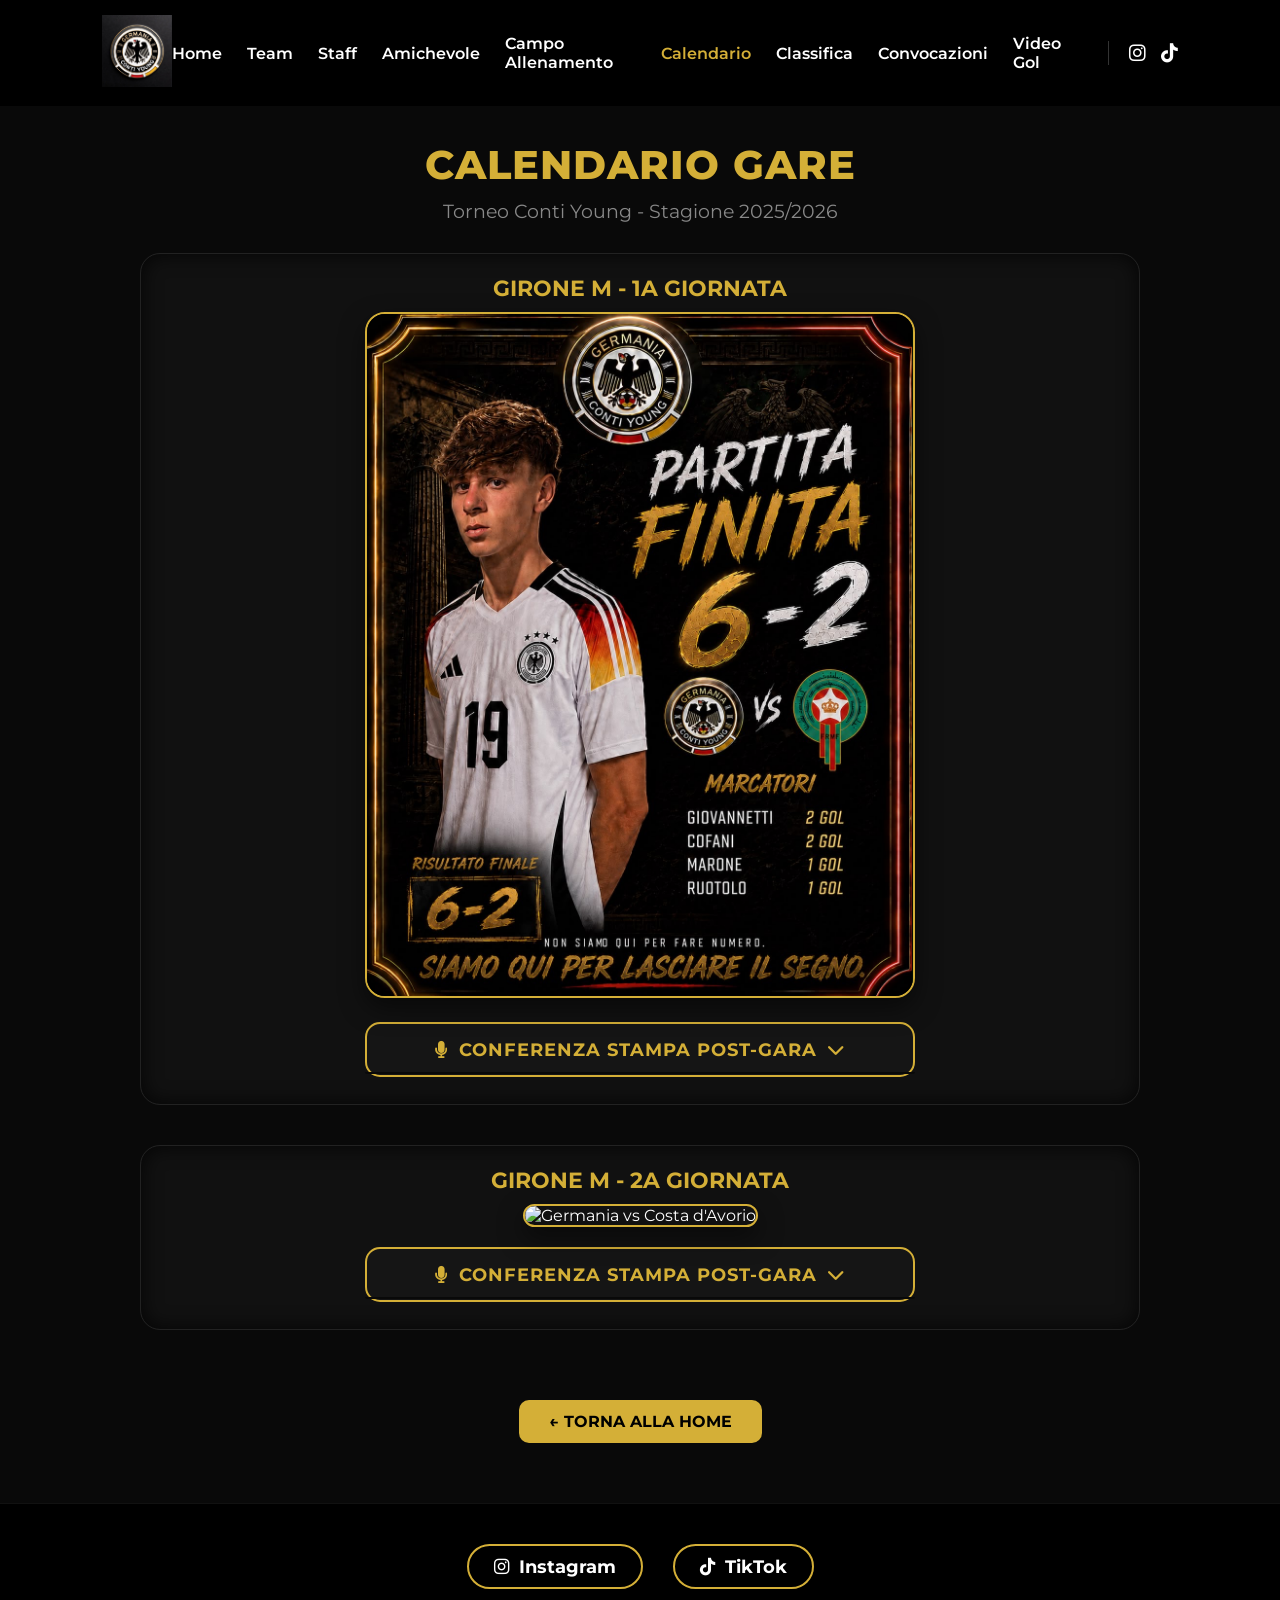
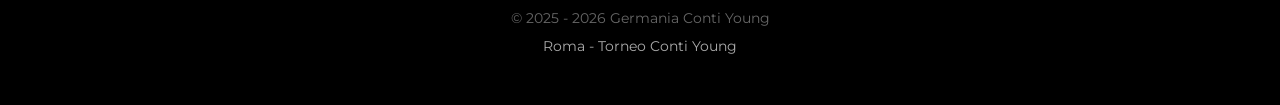
==== calendario.html @ c5696ab1 "Add files via upload" ====
<!DOCTYPE html>
<html lang="it">
<head>
    <meta charset="UTF-8">
    <meta name="viewport" content="width=1200">
    <title>Calendario Gare - Germania Conti Young</title>
    <link rel="icon" type="image/png" href="favicon.png" sizes="512x512">
    <link rel="apple-touch-icon" href="favicon.png">
    
    <link rel="stylesheet" href="https://cdnjs.cloudflare.com/ajax/libs/font-awesome/6.4.2/css/all.min.css">
    <link rel="stylesheet" href="style.css">
    <link href="https://fonts.googleapis.com/css2?family=Montserrat:wght@300;400;600;700;800&display=swap" rel="stylesheet">
    <style>
        .cal-container {
            padding-top: 140px;
            max-width: 1000px;
            margin: 0 auto;
            padding-bottom: 60px;
            text-align: center;
        }
        .media-single-container {
            margin: 30px auto;
            max-width: 550px;
            width: 100%;
        }
        .match-poster {
            width: 100%;
            border: 2px solid #d4af37;
            border-radius: 20px;
            box-shadow: 0 10px 25px rgba(0,0,0,0.5);
        }
        .back-btn-container {
            margin-top: 40px;
            text-align: center;
        }
        .btn {
            display: inline-block;
            background: #d4af37;
            color: black;
            padding: 12px 30px;
            border-radius: 10px;
            font-weight: 700;
            text-decoration: none;
            transition: 0.3s;
            text-transform: uppercase;
        }
        .btn:hover {
            background: white;
            box-shadow: 0 5px 15px rgba(255,255,255,0.2);
        }
    </style>
</head>
<body>

<header>
    <nav class="navbar">
        <div class="logo">
            <a href="index.html"><img src="logoppp.JPG" alt="Logo"></a>
        </div>
        <ul>
            <li><a href="index.html#home">Home</a></li>
            <li><a href="index.html#team">Team</a></li>
            <li><a href="index.html#staff">Staff</a></li>
            <li class="dropdown">
                <a class="dropbtn">Amichevole</a>
                <div class="dropdown-content">
                    <a href="partita.html" class="dropdown-link">vs Galles</a>
                </div>
            </li>
            <li><a href="campo.html">Campo Allenamento</a></li>
            <li><a href="calendario.html" style="color:#d4af37;">Calendario</a></li>
            <li><a href="classifica.html">Classifica</a></li>
            <li><a href="convocazioni.html">Convocazioni</a></li>
            <li><a href="videogol.html">Video Gol</a></li>
            <li class="nav-social">
                <a href="https://www.instagram.com/germania_torneicontiyoung?utm_source=qr" target="_blank" aria-label="Instagram"><i class="fab fa-instagram"></i></a>
                <a href="https://www.tiktok.com/@germania_torneiconti2k26?_r=1&_t=ZN-96xFqH0A2fG" target="_blank" aria-label="TikTok"><i class="fab fa-tiktok"></i></a>
            </li>
        </ul>
    </nav>
</header>

<div class="cal-container">
    <h2 style="font-size: 2.5rem; font-weight: 800; margin-bottom: 10px; text-transform: uppercase; letter-spacing: 1px;">CALENDARIO GARE</h2>
    <p style="font-size: 1.2rem; color: #888; margin-bottom: 30px;">Torneo Conti Young - Stagione 2025/2026</p>

    <!-- 1A GIORNATA -->
    <div style="background: #111; border: 1px solid #222; border-radius: 20px; padding: 20px; margin-bottom: 40px; box-shadow: inset 0 0 20px rgba(0,0,0,0.8);">
        <h3 style="color: #d4af37; font-size: 1.4rem; font-weight: 700; margin-bottom: 10px; text-transform: uppercase;">Girone M - 1a Giornata</h3>
        
        <div class="media-single-container" style="margin-top: 10px; margin-bottom: 20px;">
            <img src="vsMarocco.JPG" alt="Germania vs Marocco" class="match-poster">
        </div>

        <div class="media-single-container" style="margin-top: 10px; margin-bottom: 10px; max-width: 550px;">
            <button class="conf-btn" onclick="toggleConferenza('conferenza-marocco', 'icon-marocco', this)" style="width: 100%; background: #151515; color: #d4af37; border: 2px solid #d4af37; padding: 15px 20px; font-size: 1.1rem; font-weight: 700; border-radius: 15px; cursor: pointer; transition: 0.3s; display: flex; justify-content: center; align-items: center; gap: 10px; font-family: 'Montserrat', sans-serif; text-transform: uppercase; letter-spacing: 1px;">
                <i class="fas fa-microphone"></i> Conferenza Stampa Post-Gara <i id="icon-marocco" class="fas fa-chevron-down" style="transition: 0.3s;"></i>
            </button>

            <div id="conferenza-marocco" style="max-height: 0; overflow: hidden; transition: max-height 0.5s ease-out; background: #090909; border-radius: 0 0 15px 15px; margin-top: -5px; border: 2px solid transparent; border-top: none;">
                <div style="padding: 25px 20px; text-align: center;">
                    
                    <img src="confsta.JPG" alt="Conferenza Stampa Marocco" style="max-width: 100%; width: 100%; border: 2px solid #d4af37; border-radius: 15px; box-shadow: 0 8px 20px rgba(0,0,0,0.6); margin-bottom: 25px;">
                    
                    <div style="color: #ffffff; text-align: left; line-height: 1.7; font-size: 1.05rem; font-family: 'Montserrat', sans-serif;">
                        <p style="margin-bottom: 15px;">Al termine della gara contro il Marocco, conclusa sul 6-2, Mr Führer e Mr Mourinho hanno espresso soddisfazione per il risultato ma non per la prestazione.</p>
                        
                        <p style="margin-bottom: 15px;">I due tecnici hanno sottolineato come la squadra sia andata sotto nel punteggio, abbia reagito fino al 2-1, per poi concedere nuovamente il pareggio e mantenere la partita aperta fino a dieci minuti dalla fine.</p>
                        
                        <blockquote style="border-left: 3px solid #d4af37; padding-left: 15px; margin: 20px 0; font-style: italic; color: #e0e0e0; font-size: 1.1rem;">
                            «Il risultato è ampio, ma abbiamo sofferto troppo. La reazione è stata positiva, ma dobbiamo imparare a gestire meglio i moments della partita», il messaggio condiviso dai coach in conferenza stampa.
                        </blockquote>
                        
                        <p style="font-weight: 600; color: #d4af37; margin-top: 15px;">Tre punti importanti per la Germania, con la consapevolezza che ci sarà ancora molto da migliorare.</p>
                    </div>

                </div>
            </div>
        </div>
    </div>

    <!-- 2A GIORNATA -->
    <div style="background: #111; border: 1px solid #222; border-radius: 20px; padding: 20px; margin-bottom: 40px; box-shadow: inset 0 0 20px rgba(0,0,0,0.8);">
        <h3 style="color: #d4af37; font-size: 1.4rem; font-weight: 700; margin-bottom: 10px; text-transform: uppercase;">Girone M - 2a Giornata</h3>
        
        <div class="media-single-container" style="margin-top: 10px; margin-bottom: 20px;">
            <img src="risvsCostaa.jpg" alt="Germania vs Costa d'Avorio" class="match-poster">
        </div>

        <div class="media-single-container" style="margin-top: 10px; margin-bottom: 10px; max-width: 550px;">
            <button class="conf-btn" onclick="toggleConferenza('conferenza-costa', 'icon-costa', this)" style="width: 100%; background: #151515; color: #d4af37; border: 2px solid #d4af37; padding: 15px 20px; font-size: 1.1rem; font-weight: 700; border-radius: 15px; cursor: pointer; transition: 0.3s; display: flex; justify-content: center; align-items: center; gap: 10px; font-family: 'Montserrat', sans-serif; text-transform: uppercase; letter-spacing: 1px;">
                <i class="fas fa-microphone"></i> Conferenza Stampa Post-Gara <i id="icon-costa" class="fas fa-chevron-down" style="transition: 0.3s;"></i>
            </button>

            <div id="conferenza-costa" style="max-height: 0; overflow: hidden; transition: max-height 0.5s ease-out; background: #090909; border-radius: 0 0 15px 15px; margin-top: -5px; border: 2px solid transparent; border-top: none;">
                <div style="padding: 25px 20px; text-align: center;">
                    
                    <img src="confsta.JPG" alt="Conferenza Stampa Costa d'Avorio" style="max-width: 100%; width: 100%; border: 2px solid #d4af37; border-radius: 15px; box-shadow: 0 8px 20px rgba(0,0,0,0.6); margin-bottom: 25px;">
                    
                    <div style="color: #ffffff; text-align: left; line-height: 1.7; font-size: 1.05rem; font-family: 'Montserrat', sans-serif;">
                        <p style="margin-bottom: 15px;">Al termine della straordinaria vittoria per 9-2 contro la Costa d'Avorio, la guida tecnica ha espresso enorme soddisfazione per il gioco espresso e la cattiveria sotto porta.</p>
                        
                        <p style="margin-bottom: 15px;">Una prestazione dominante dall'inizio alla fine che lancia un segnale chiaro a tutto il torneo: la Germania Conti Young è in uno stato di forma eccellente e gioca per lasciare il segno.</p>
                        
                        <blockquote style="border-left: 3px solid #d4af37; padding-left: 15px; margin: 20px 0; font-style: italic; color: #e0e0e0; font-size: 1.1rem;">
                            «Siamo entrati in campo determinati e concentrati. Il risultato rispecchia i nostri sforzi in allenamento, ma continuiamo a lavorare a testa bassa», le parole a caldo del post-gara.
                        </blockquote>
                        
                        <p style="font-weight: 600; color: #d4af37; margin-top: 15px;">Altri tre punti fondamentali che blindano la testa del girone a punteggio pieno.</p>
                    </div>

                </div>
            </div>
        </div>
    </div>

    <div class="back-btn-container">
        <a href="index.html" class="btn">← Torna alla Home</a>
    </div>
</div>

<footer id="contatti">
    <div class="footer-social">
        <a href="https://www.instagram.com/germania_torneicontiyoung?utm_source=qr" target="_blank" class="instagram"><i class="fab fa-instagram"></i> Instagram</a>
        <a href="https://www.tiktok.com/@germania_torneiconti2k26?_r=1&_t=ZN-96xFqH0A2fG" target="_blank" class="tiktok"><i class="fab fa-tiktok"></i> TikTok</a>
    </div>
    <p style="text-align: center; margin-top: 20px;">© 2025 - 2026 Germania Conti Young</p>
    <p style="text-align: center; color: #aaa;">Roma - Torneo Conti Young</p>
</footer>

<script src="script.js"></script>
<script>
    // FUNZIONE DI APERTURA/CHIUSURA ACCORDION CONFERENZA STAMPA MULTIPLA
    function toggleConferenza(contentId, iconId, btn) {
        const content = document.getElementById(contentId);
        const icon = document.getElementById(iconId);

        if (content.style.maxHeight === "0px" || !content.style.maxHeight) {
            content.style.maxHeight = content.scrollHeight + "px";
            content.style.borderColor = "#d4af37";
            btn.style.borderRadius = "15px 15px 0 0";
            icon.style.transform = "rotate(180deg)";
        } else {
            content.style.maxHeight = "0px";
            setTimeout(() => {
                content.style.borderColor = "transparent";
                btn.style.borderRadius = "15px";
            }, 300);
            icon.style.transform = "rotate(0deg)";
        }
    }
</script>
</body>
</html>
---- style.css ----
/* ==========================================
   STILI DI BASE E STRUTTURA DEL SITO
   ========================================== */
* {
    margin: 0;
    padding: 0;
    box-sizing: border-box;
    font-family: 'Montserrat', sans-serif;
    scroll-behavior: smooth;
}

body {
    background: #090909;
    color: white;
    overflow-x: hidden;
}

/* NAVBAR FISSA IN ALTO */
.navbar {
    position: fixed;
    top: 0;
    width: 100%;
    display: flex;
    justify-content: space-between;
    align-items: center;
    padding: 15px 8%;
    background: rgba(0, 0, 0, 0.9);
    backdrop-filter: blur(10px);
    z-index: 1000;
}

.logo img {
    width: 70px;
}

.navbar ul {
    display: flex;
    gap: 25px;
    list-style: none;
    align-items: center;
}

.navbar a {
    text-decoration: none;
    color: white;
    font-weight: 600;
    transition: .3s;
    cursor: pointer;
}

.navbar a:hover {
    color: #d4af37;
}

/* ICONE SOCIAL NAVBAR */
.nav-social {
    display: flex;
    gap: 15px;
    margin-left: 10px;
    border-left: 1px solid #333;
    padding-left: 20px;
}

.nav-social a {
    font-size: 1.2rem;
    transition: 0.3s ease;
    color: white;
}

.nav-social a:hover {
    transform: scale(1.2);
    color: #d4af37;
}

/* MENU A TENDINA (DROPDOWN) */
.dropdown {
    position: relative;
    display: inline-block;
}

.dropdown .dropbtn {
    padding: 10px 0;
    user-select: none;
}

.dropdown-content {
    display: none;
    position: absolute;
    top: 100%;
    left: 50%;
    transform: translateX(-50%);
    background: #151515;
    border: 2px solid #d4af37;
    border-radius: 12px;
    min-width: 200px;
    box-shadow: 0px 8px 20px rgba(0, 0, 0, 0.6);
    z-index: 1100;
    overflow: hidden;
    margin-top: 5px;
}

/* MOSTRA IL MENU DROPDOWN AL PASSAGGIO DEL MOUSE (HOVER) */
.dropdown:hover .dropdown-content {
    display: flex;
    flex-direction: column;
}

.dropdown-link {
    padding: 15px 20px;
    color: white !important;
    text-align: center;
    font-weight: 600;
    text-transform: uppercase;
    font-size: 0.9rem;
    letter-spacing: 1px;
    border-bottom: 1px solid #252525;
    transition: .3s ease;
    display: block;
}

.dropdown-link:last-child {
    border-bottom: none;
}

.dropdown-link:hover {
    background: #d4af37;
    color: black !important;
}

/* HERO STRUTTURA - RIPRISTINATO SFONDO ORIGINALE */
.hero {
    height: 100vh;
    background: url('logo Germania.PNG');
    background-size: cover;
    background-position: center;
    position: relative;
    display: flex;
    justify-content: center;
    align-items: center;
    text-align: center;
}

.overlay {
    position: absolute;
    width: 100%;
    height: 100%;
    background: rgba(0, 0, 0, .75);
}

.hero-content {
    position: relative;
    z-index: 2;
}

.hero h1 {
    font-size: 5rem;
    font-weight: 800;
    color: #d4af37;
    letter-spacing: 3px;
}

.hero p {
    margin-top: 20px;
    font-size: 1.4rem;
}

.btn {
    display: inline-block;
    margin-top: 30px;
    padding: 15px 35px;
    background: #d4af37;
    color: black;
    font-weight: 700;
    text-decoration: none;
    border-radius: 50px;
    transition: .4s;
}

.btn:hover {
    transform: translateY(-5px);
}

/* SEZIONI E CORREZIONE SCROLL-MARGIN */
section {
    padding: 100px 10%;
    scroll-margin-top: 140px;
}

h2 {
    text-align: center;
    margin-bottom: 50px;
    font-size: 2.5rem;
    color: #d4af37;
    text-transform: uppercase;
}

.role-title {
    text-align: center;
    font-size: 1.8rem;
    color: #ffffff;
    margin-bottom: 30px;
    letter-spacing: 2px;
    border-bottom: 1px solid #d4af37;
    display: inline-block;
    left: 50%;
    transform: translateX(-50%);
    position: relative;
    padding-bottom: 5px;
}

.about p {
    max-width: 900px;
    margin: auto;
    text-align: center;
    font-size: 1.2rem;
    line-height: 1.8;
}

/* CARD CONTENITORI E FIGURINE REATTIVE - RIPRISTINATI I CONTORNI GRANDI */
.cards {
    display: flex;
    justify-content: center;
    gap: 30px;
    flex-wrap: wrap;
}

.player-card {
    width: 260px;
    background: #151515;
    border-radius: 20px;
    overflow: hidden;
    border: 2px solid #d4af37; /* Bordo grande originale */
    box-shadow: 0 10px 20px rgba(0, 0, 0, .5);
    transition: transform 0.3s ease, box-shadow 0.3s ease;
}

.player-card:hover {
    transform: translateY(-8px);
    box-shadow: 0 15px 25px rgba(212, 175, 55, 0.3);
}

.player-card img {
    width: 100%;
    height: 350px;
    object-fit: cover;
    display: block;
}

.info {
    padding: 20px;
    text-align: center;
}

.info h3 {
    margin-bottom: 10px;
    font-size: 1.1rem;
}

/* STAFF ED ALLENATORI */
.staff-grid {
    display: flex;
    justify-content: center;
    gap: 40px;
    flex-wrap: wrap;
}

.staff-card {
    width: 280px;
    background: #151515;
    border-radius: 20px;
    overflow: hidden;
    text-align: center;
    border: 2px solid #d4af37;
}

.staff-card img {
    width: 100%;
    height: 350px;
    object-fit: cover;
}

.staff-card h3 {
    margin: 15px 0;
}

.staff-card p {
    padding-bottom: 20px;
    color: #aaa;
}

/* RISULTATI */
.result-card {
    max-width: 700px;
    margin: auto;
    background: linear-gradient(135deg, #111, #222);
    padding: 50px;
    text-align: center;
    border: 2px solid #d4af37;
    border-radius: 20px;
}

.result-card h3 {
    font-size: 2rem;
    color: #d4af37;
    margin-bottom: 10px;
}

.result-card span {
    color: #888;
    font-size: .9rem;
}

/* CARD MVP AGGIORNATA: IMMAGINE INTERA */
.mvp-card-vertical {
    max-width: 500px;
    margin: auto;
    background: #151515;
    border: 2px solid #d4af37;
    border-radius: 20px;
    overflow: hidden;
    display: flex;
    flex-direction: column; 
    align-items: center;
    box-shadow: 0 10px 25px rgba(0,0,0,0.5);
}

.mvp-card-vertical img {
    width: 100%;
    height: auto;
    max-height: 550px;
    object-fit: contain;
    display: block;
    background: #090909;
}

.mvp-card-vertical .info {
    padding: 25px;
    text-align: center;
    width: 100%;
    background: #151515;
}

.mvp-card-vertical .info h3 {
    font-size: 1.6rem;
    color: #d4af37;
    margin-bottom: 12px;
}

.mvp-card-vertical .info p {
    font-size: 1.05rem;
    line-height: 1.6;
    color: #ffffff;
}

/* SOCIAL FOOTER SECTION */
.footer-social {
    display: flex;
    justify-content: center;
    gap: 30px;
    margin-bottom: 10px;
}

.footer-social a {
    text-decoration: none;
    color: white;
    font-weight: 700;
    font-size: 1.1rem;
    padding: 10px 25px;
    border-radius: 50px;
    border: 2px solid #d4af37;
    transition: 0.3s ease;
    display: inline-flex;
    align-items: center;
    gap: 10px;
}

.footer-social a:hover {
    background: #d4af37;
    color: black;
    transform: translateY(-3px);
}

footer {
    background: black;
    padding: 40px 0;
    text-align: center;
    color: #666;
    font-size: .9rem;
    border-top: 1px solid #111;
}

footer p {
    margin-bottom: 10px;
}
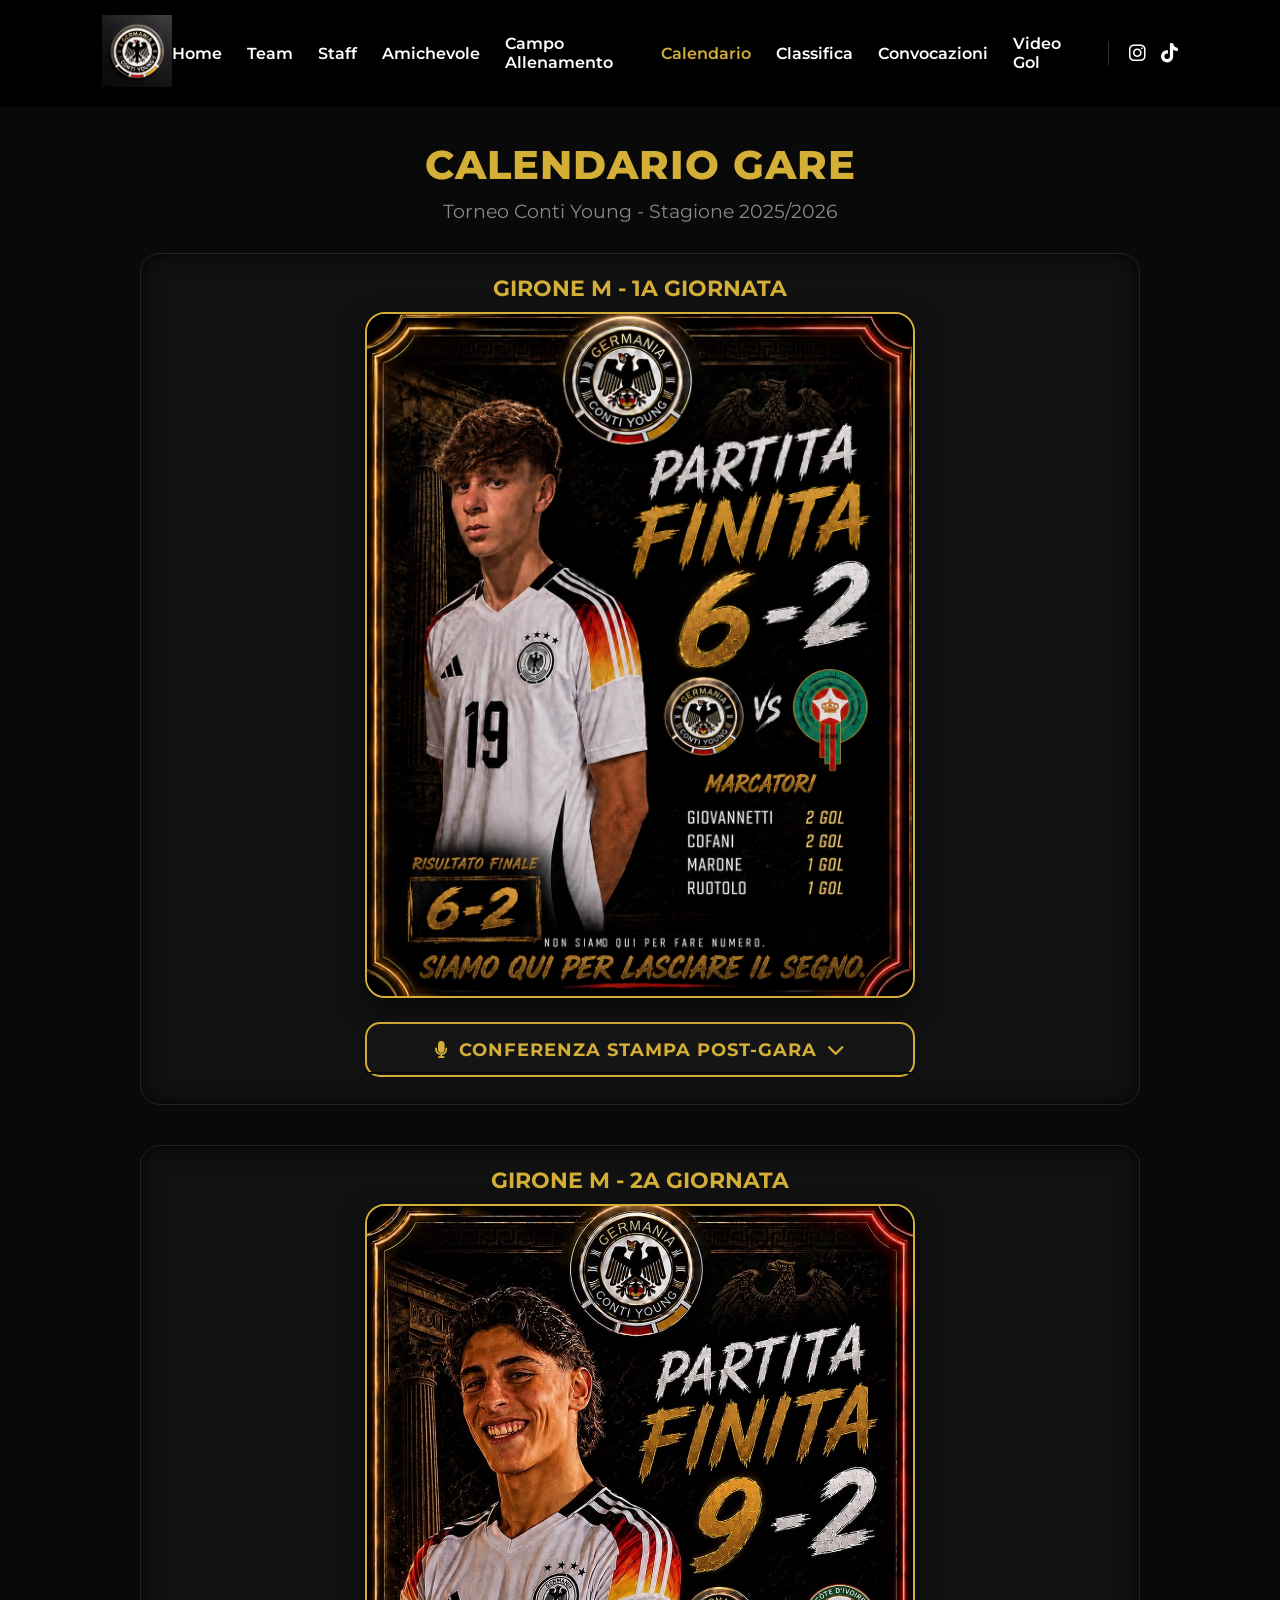
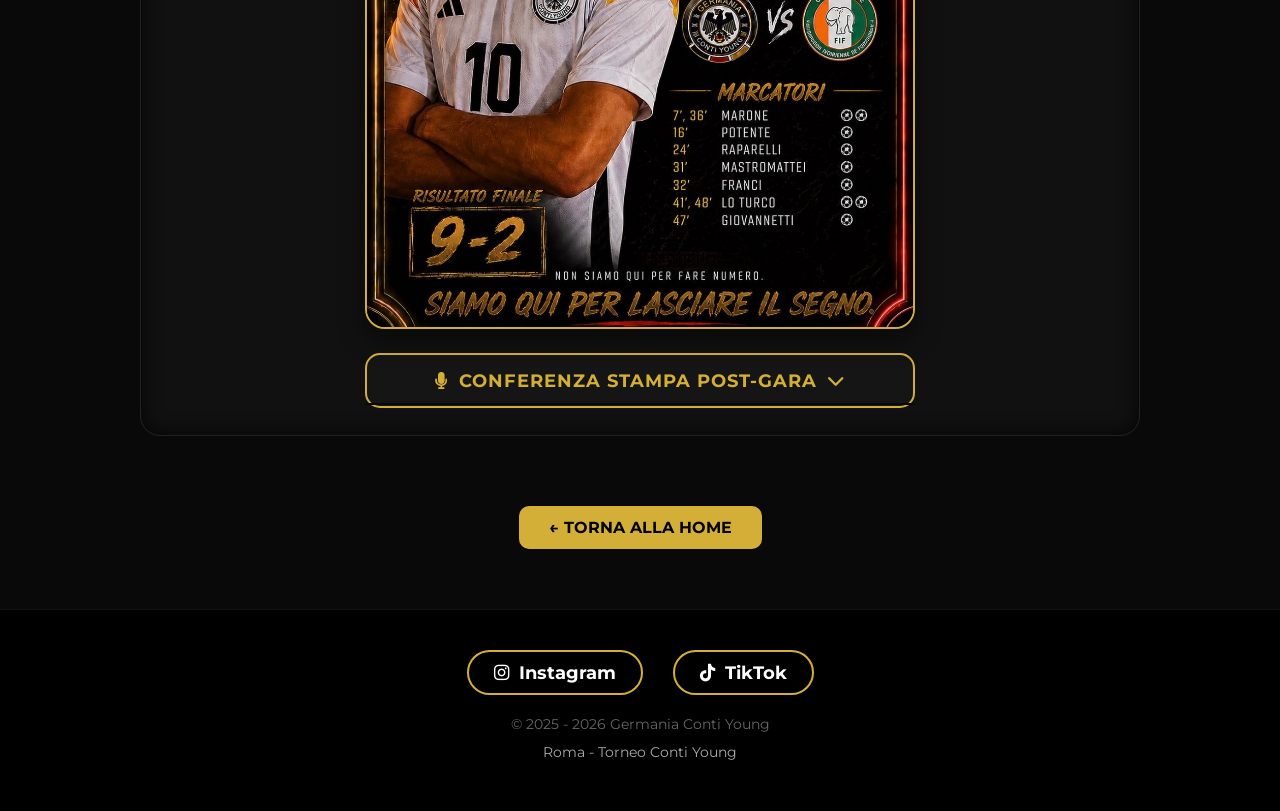
==== commit 22426bf1: "Update calendario.html" ====
--- a/calendario.html
+++ b/calendario.html
@@ -124,7 +124,7 @@
         <h3 style="color: #d4af37; font-size: 1.4rem; font-weight: 700; margin-bottom: 10px; text-transform: uppercase;">Girone M - 2a Giornata</h3>
         
         <div class="media-single-container" style="margin-top: 10px; margin-bottom: 20px;">
-            <img src="risvsCostaa.jpg" alt="Germania vs Costa d'Avorio" class="match-poster">
+            <img src="risvsCostaa.JPG" alt="Germania vs Costa d'Avorio" class="match-poster">
         </div>
 
         <div class="media-single-container" style="margin-top: 10px; margin-bottom: 10px; max-width: 550px;">
@@ -191,4 +191,4 @@
     }
 </script>
 </body>
-</html>+</html>
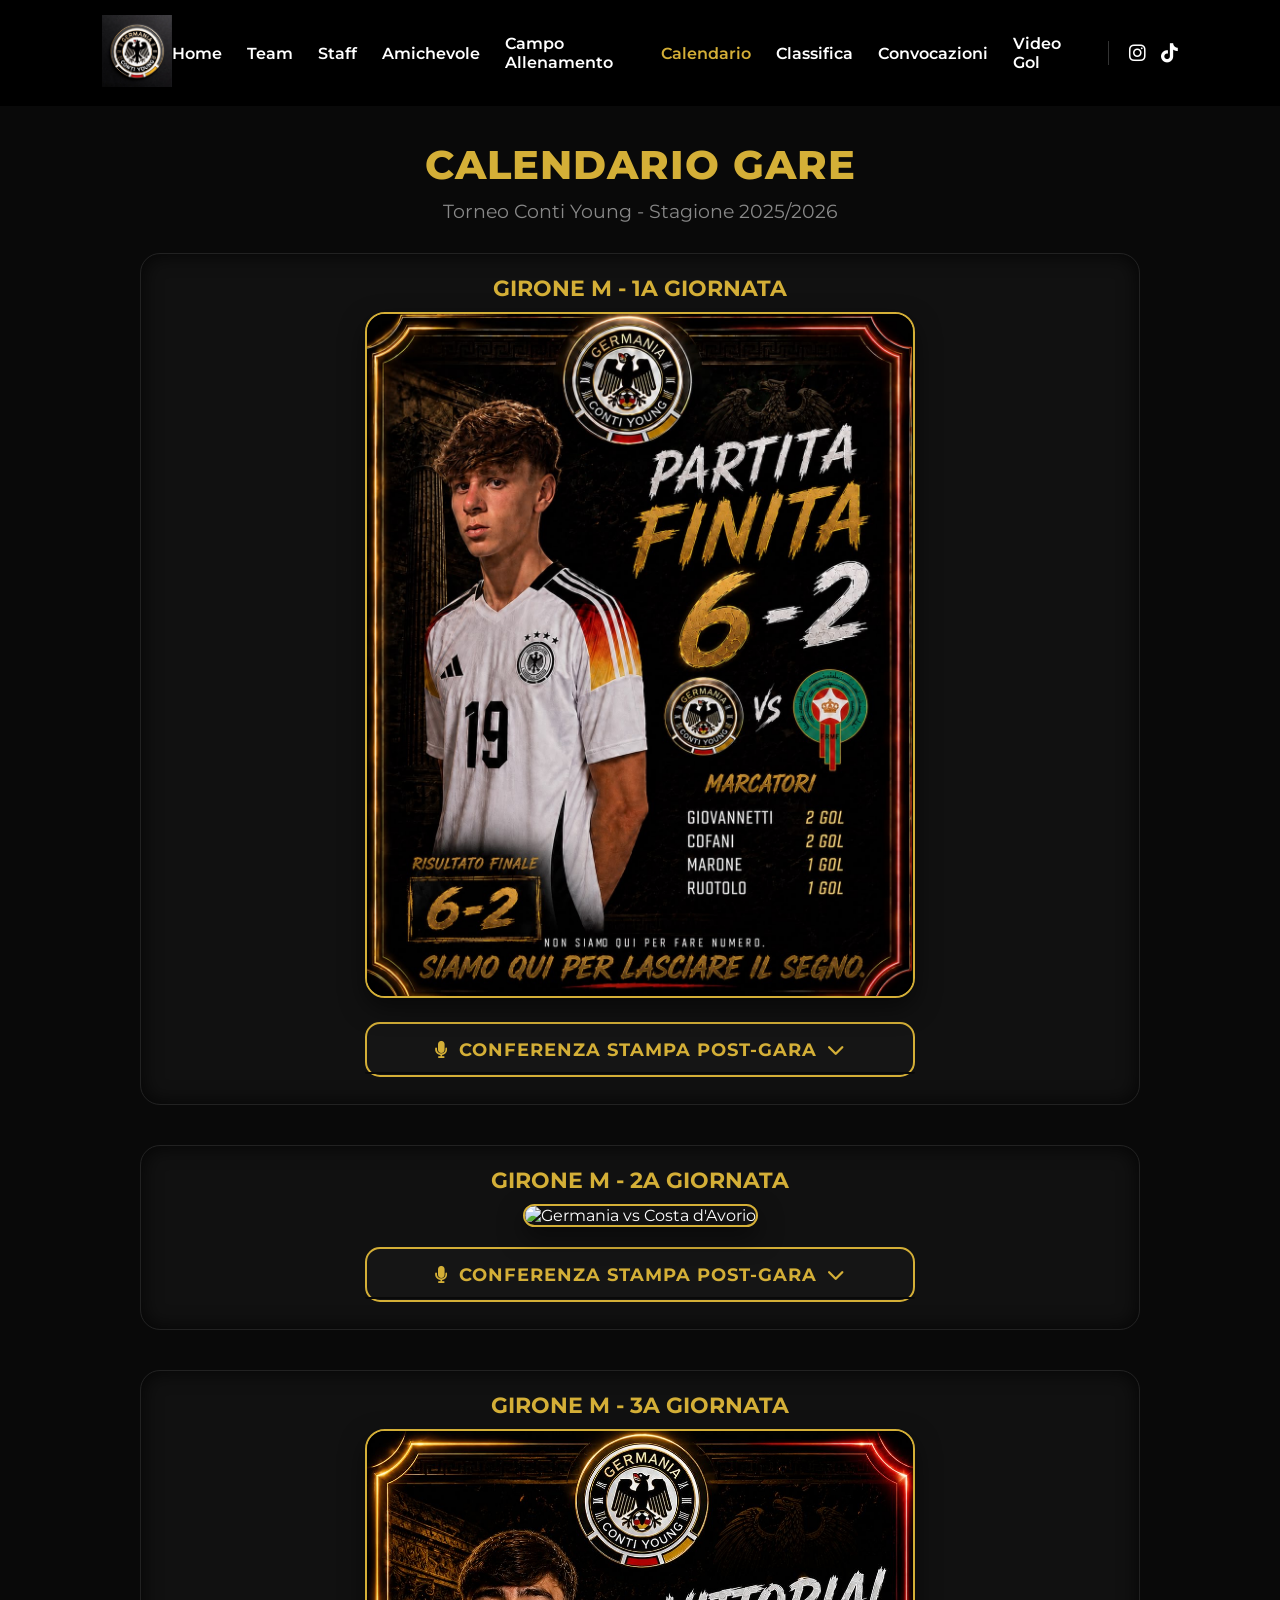
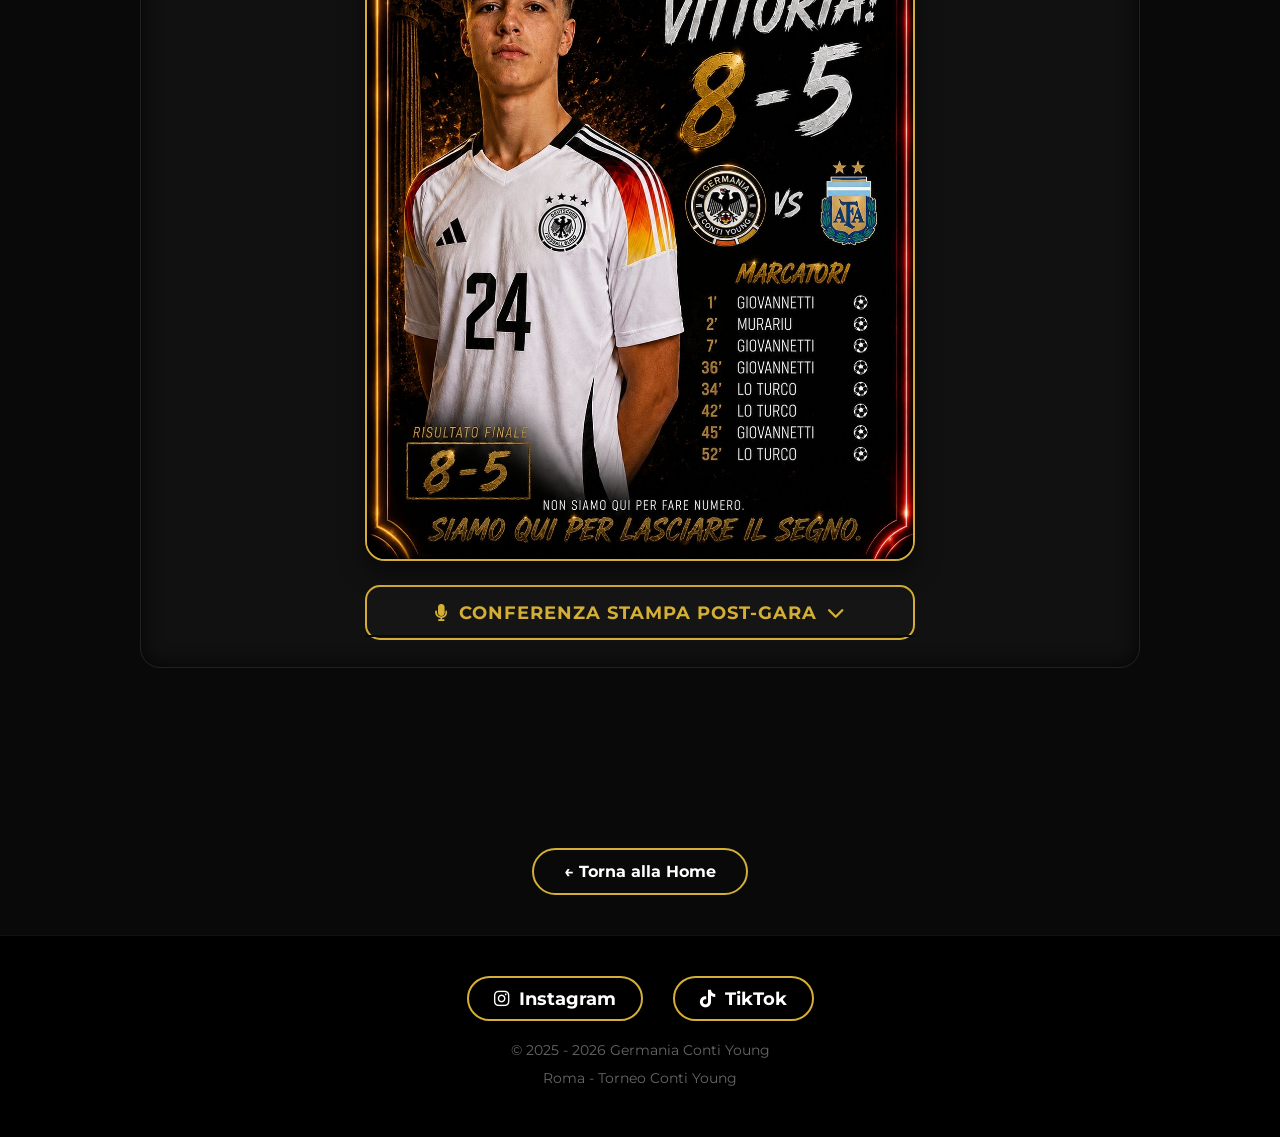
==== commit 7d582838: "Add files via upload" ====
--- a/calendario.html
+++ b/calendario.html
@@ -48,6 +48,7 @@
             background: white;
             box-shadow: 0 5px 15px rgba(255,255,255,0.2);
         }
+
     </style>
 </head>
 <body>
@@ -84,7 +85,6 @@
     <h2 style="font-size: 2.5rem; font-weight: 800; margin-bottom: 10px; text-transform: uppercase; letter-spacing: 1px;">CALENDARIO GARE</h2>
     <p style="font-size: 1.2rem; color: #888; margin-bottom: 30px;">Torneo Conti Young - Stagione 2025/2026</p>
 
-    <!-- 1A GIORNATA -->
     <div style="background: #111; border: 1px solid #222; border-radius: 20px; padding: 20px; margin-bottom: 40px; box-shadow: inset 0 0 20px rgba(0,0,0,0.8);">
         <h3 style="color: #d4af37; font-size: 1.4rem; font-weight: 700; margin-bottom: 10px; text-transform: uppercase;">Girone M - 1a Giornata</h3>
         
@@ -119,12 +119,11 @@
         </div>
     </div>
 
-    <!-- 2A GIORNATA -->
     <div style="background: #111; border: 1px solid #222; border-radius: 20px; padding: 20px; margin-bottom: 40px; box-shadow: inset 0 0 20px rgba(0,0,0,0.8);">
         <h3 style="color: #d4af37; font-size: 1.4rem; font-weight: 700; margin-bottom: 10px; text-transform: uppercase;">Girone M - 2a Giornata</h3>
         
         <div class="media-single-container" style="margin-top: 10px; margin-bottom: 20px;">
-            <img src="risvsCostaa.JPG" alt="Germania vs Costa d'Avorio" class="match-poster">
+            <img src="risvsCostaa.jpg" alt="Germania vs Costa d'Avorio" class="match-poster">
         </div>
 
         <div class="media-single-container" style="margin-top: 10px; margin-bottom: 10px; max-width: 550px;">
@@ -154,18 +153,59 @@
         </div>
     </div>
 
-    <div class="back-btn-container">
-        <a href="index.html" class="btn">← Torna alla Home</a>
-    </div>
+    <div style="background: #111; border: 1px solid #222; border-radius: 20px; padding: 20px; margin-bottom: 40px; box-shadow: inset 0 0 20px rgba(0,0,0,0.8);">
+        <h3 style="color: #d4af37; font-size: 1.4rem; font-weight: 700; margin-bottom: 10px; text-transform: uppercase;">Girone M - 3a Giornata</h3>
+        
+        <div class="media-single-container" style="margin-top: 10px; margin-bottom: 20px;">
+            <img src="vsArgentina.JPG" alt="Germania vs Argentina" class="match-poster">
+        </div>
+
+        <div class="media-single-container" style="margin-top: 10px; margin-bottom: 10px; max-width: 550px;">
+            <button class="conf-btn" onclick="toggleConferenza('conferenza-argentina', 'icon-argentina', this)" style="width: 100%; background: #151515; color: #d4af37; border: 2px solid #d4af37; padding: 15px 20px; font-size: 1.1rem; font-weight: 700; border-radius: 15px; cursor: pointer; transition: 0.3s; display: flex; justify-content: center; align-items: center; gap: 10px; font-family: 'Montserrat', sans-serif; text-transform: uppercase; letter-spacing: 1px;">
+                <i class="fas fa-microphone"></i> Conferenza Stampa Post-Gara <i id="icon-argentina" class="fas fa-chevron-down" style="transition: 0.3s;"></i>
+            </button>
+
+            <div id="conferenza-argentina" style="max-height: 0; overflow: hidden; transition: max-height 0.5s ease-out; background: #090909; border-radius: 0 0 15px 15px; margin-top: -5px; border: 2px solid transparent; border-top: none;">
+                <div style="padding: 25px 20px; text-align: center;">
+                    
+                    <img src="confsta.JPG" alt="Conferenza Stampa Germania Argentina" style="max-width: 100%; width: 100%; border: 2px solid #d4af37; border-radius: 15px; box-shadow: 0 8px 20px rgba(0,0,0,0.6); margin-bottom: 25px;">
+                    
+                    <div style="color: #ffffff; text-align: left; line-height: 1.7; font-size: 1.05rem; font-family: 'Montserrat', sans-serif;">
+                        <p style="margin-bottom: 15px;">Una vera e propria montagna russa di emozioni nella sfida infuocata tra Germania e Argentina, terminata con uno spettacolare 8-5 a favore dei tedeschi.</p>
+                        
+                        <p style="margin-bottom: 15px;">La gara si era aperta sotto i migliori auspici grazie a una straordinaria partenza sprint della Germania, capace di portarsi subito in netto vantaggio. Un improvviso calo di concentrazione ha però permesso all'Argentina di rientrare clamorosamente in partita e agguantare il pareggio. Da quel momento è iniziato un serrato ed emozionante botta e risposta: i tedeschi hanno continuato a portarsi avanti nel punteggio e gli avversari a rincorrere a brevissima distanza, fino all'allungo decisivo arrivato nei minuti finali.</p>
+                        
+                        <blockquote style="border-left: 3px solid #d4af37; padding-left: 15px; margin: 20px 0; font-style: italic; color: #e0e0e0; font-size: 1.1rem;">
+                            «Siamo partiti fortissimo prendendo il largo, ma poi abbiamo staccato la spina e ci siamo fatti recuperare. È stata una gara di grande carattere; ogni volta che si rifacevano sotto abbiamo risposto colpo su colpo da grande squadra, fino a chiuderla definitivamente nel finale. Dobbiamo assolutamente evitare questi cali di tensione, ma oggi festeggiamo una qualificazione storica», l'analisi dello staff nel post-partita.
+                        </blockquote>
+                        
+                        <p style="font-weight: 600; color: #d4af37; margin-top: 15px;">Con questo successo, la Germania Conti Young centra ufficialmente la qualificazione diretta al Mondiale, chiudendo il girone a punteggio pieno con uno storico e memorabile cammino di 3 vittorie su 3 partite.</p>
+                    </div>
+
+                </div>
+            </div>
+        </div>
+    </div>
+</div>
+
+<div style="text-align:center; margin:40px 0;">
+    <a href="index.html" class="back-btn">← Torna alla Home</a>
+</div>
 </div>
 
 <footer id="contatti">
     <div class="footer-social">
-        <a href="https://www.instagram.com/germania_torneicontiyoung?utm_source=qr" target="_blank" class="instagram"><i class="fab fa-instagram"></i> Instagram</a>
-        <a href="https://www.tiktok.com/@germania_torneiconti2k26?_r=1&_t=ZN-96xFqH0A2fG" target="_blank" class="tiktok"><i class="fab fa-tiktok"></i> TikTok</a>
-    </div>
-    <p style="text-align: center; margin-top: 20px;">© 2025 - 2026 Germania Conti Young</p>
-    <p style="text-align: center; color: #aaa;">Roma - Torneo Conti Young</p>
+        <a href="https://www.instagram.com/germania_torneicontiyoung?utm_source=qr" target="_blank" class="instagram">
+            <i class="fab fa-instagram"></i> Instagram
+        </a>
+
+        <a href="https://www.tiktok.com/@germania_torneiconti2k26?_r=1&_t=ZN-96xFqH0A2fG" target="_blank" class="tiktok">
+            <i class="fab fa-tiktok"></i> TikTok
+        </a>
+    </div>
+
+    <p style="margin-top:20px;">© 2025 - 2026 Germania Conti Young</p>
+    <p>Roma - Torneo Conti Young</p>
 </footer>
 
 <script src="script.js"></script>
@@ -191,4 +231,4 @@
     }
 </script>
 </body>
-</html>
+</html>
--- a/style.css
+++ b/style.css
@@ -391,4 +391,28 @@
 
 footer p {
     margin-bottom: 10px;
+}
+
+/* ==========================================
+   BOTTONI DI RITORNO
+   ========================================== */
+
+.back-btn {
+    display: inline-block;
+    margin-top: 40px;
+    padding: 12px 30px;
+    background: transparent;
+    border: 2px solid #d4af37;
+    color: white;
+    text-decoration: none;
+    font-weight: 700;
+    border-radius: 50px;
+    transition: 0.3s;
+    cursor: pointer;
+}
+
+.back-btn:hover {
+    background: #d4af37;
+    color: black;
+    box-shadow: 0 0 15px rgba(212,175,55,0.4);
 }
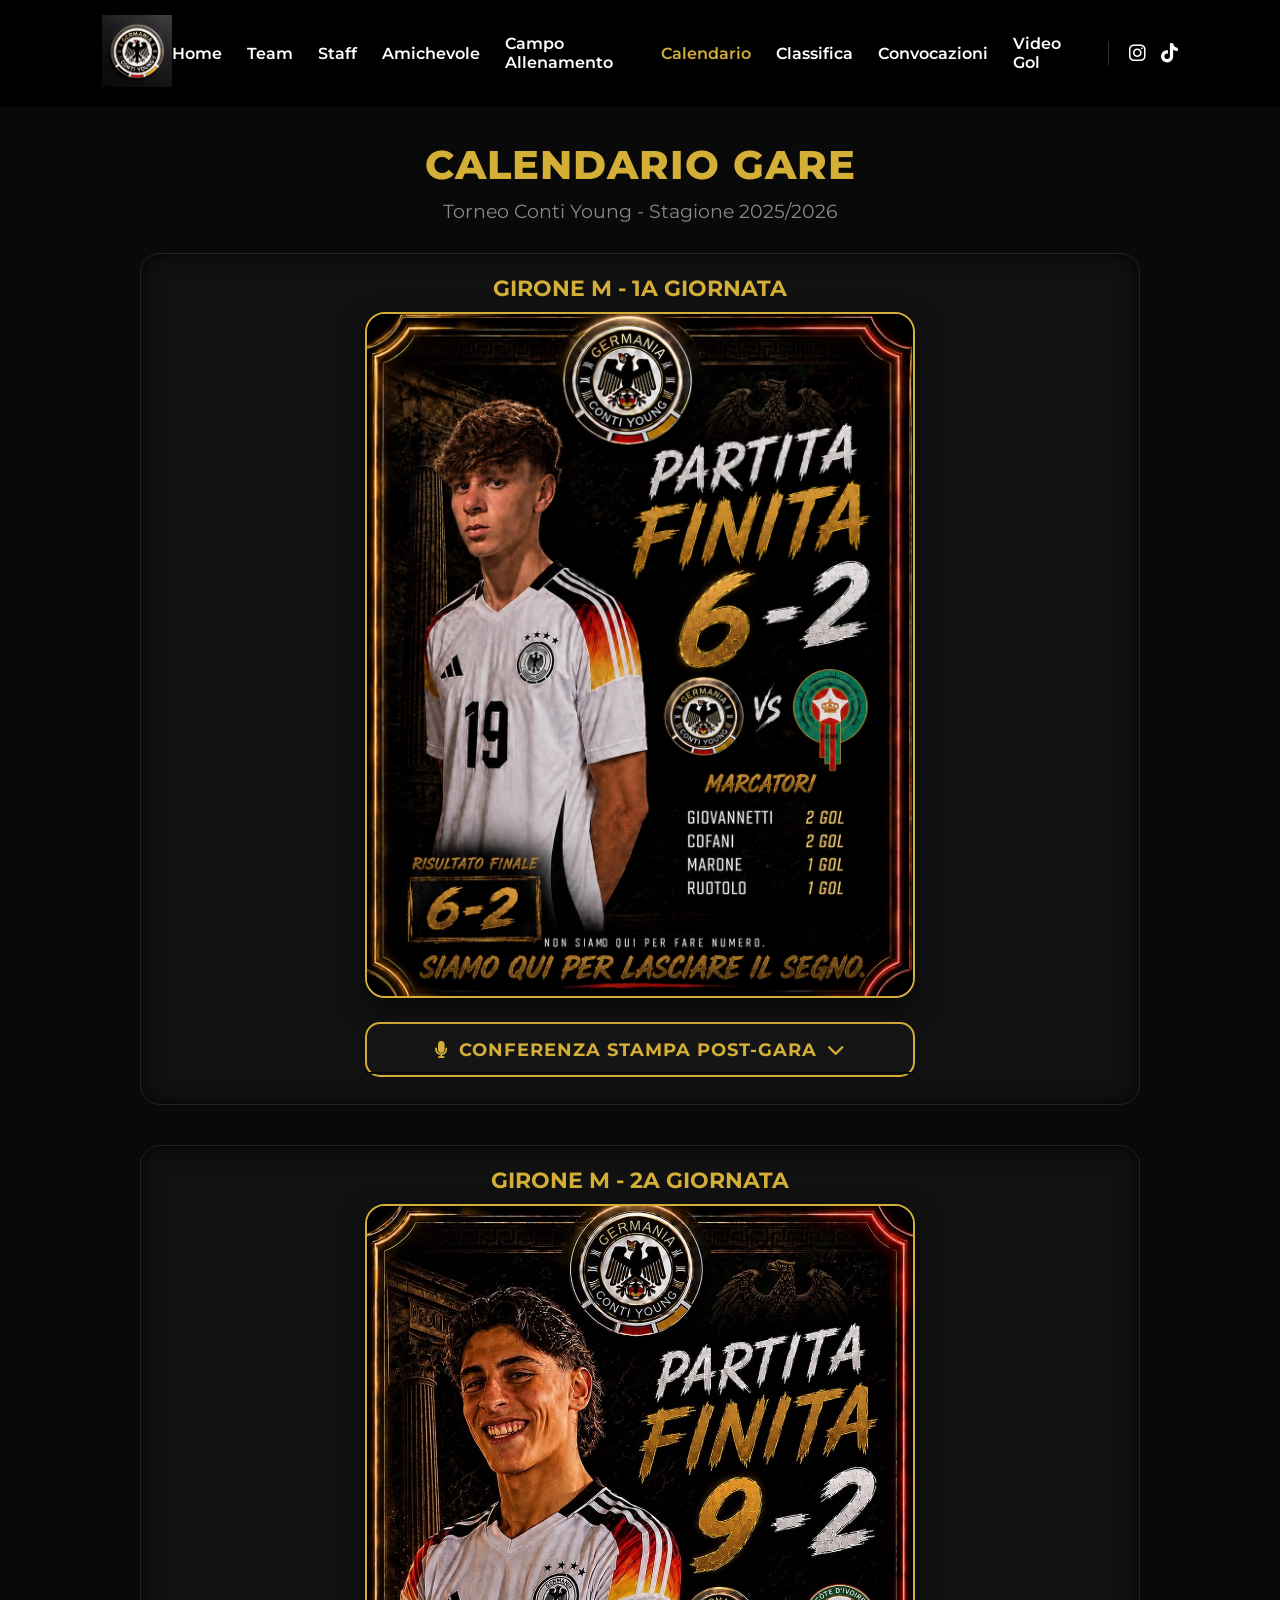
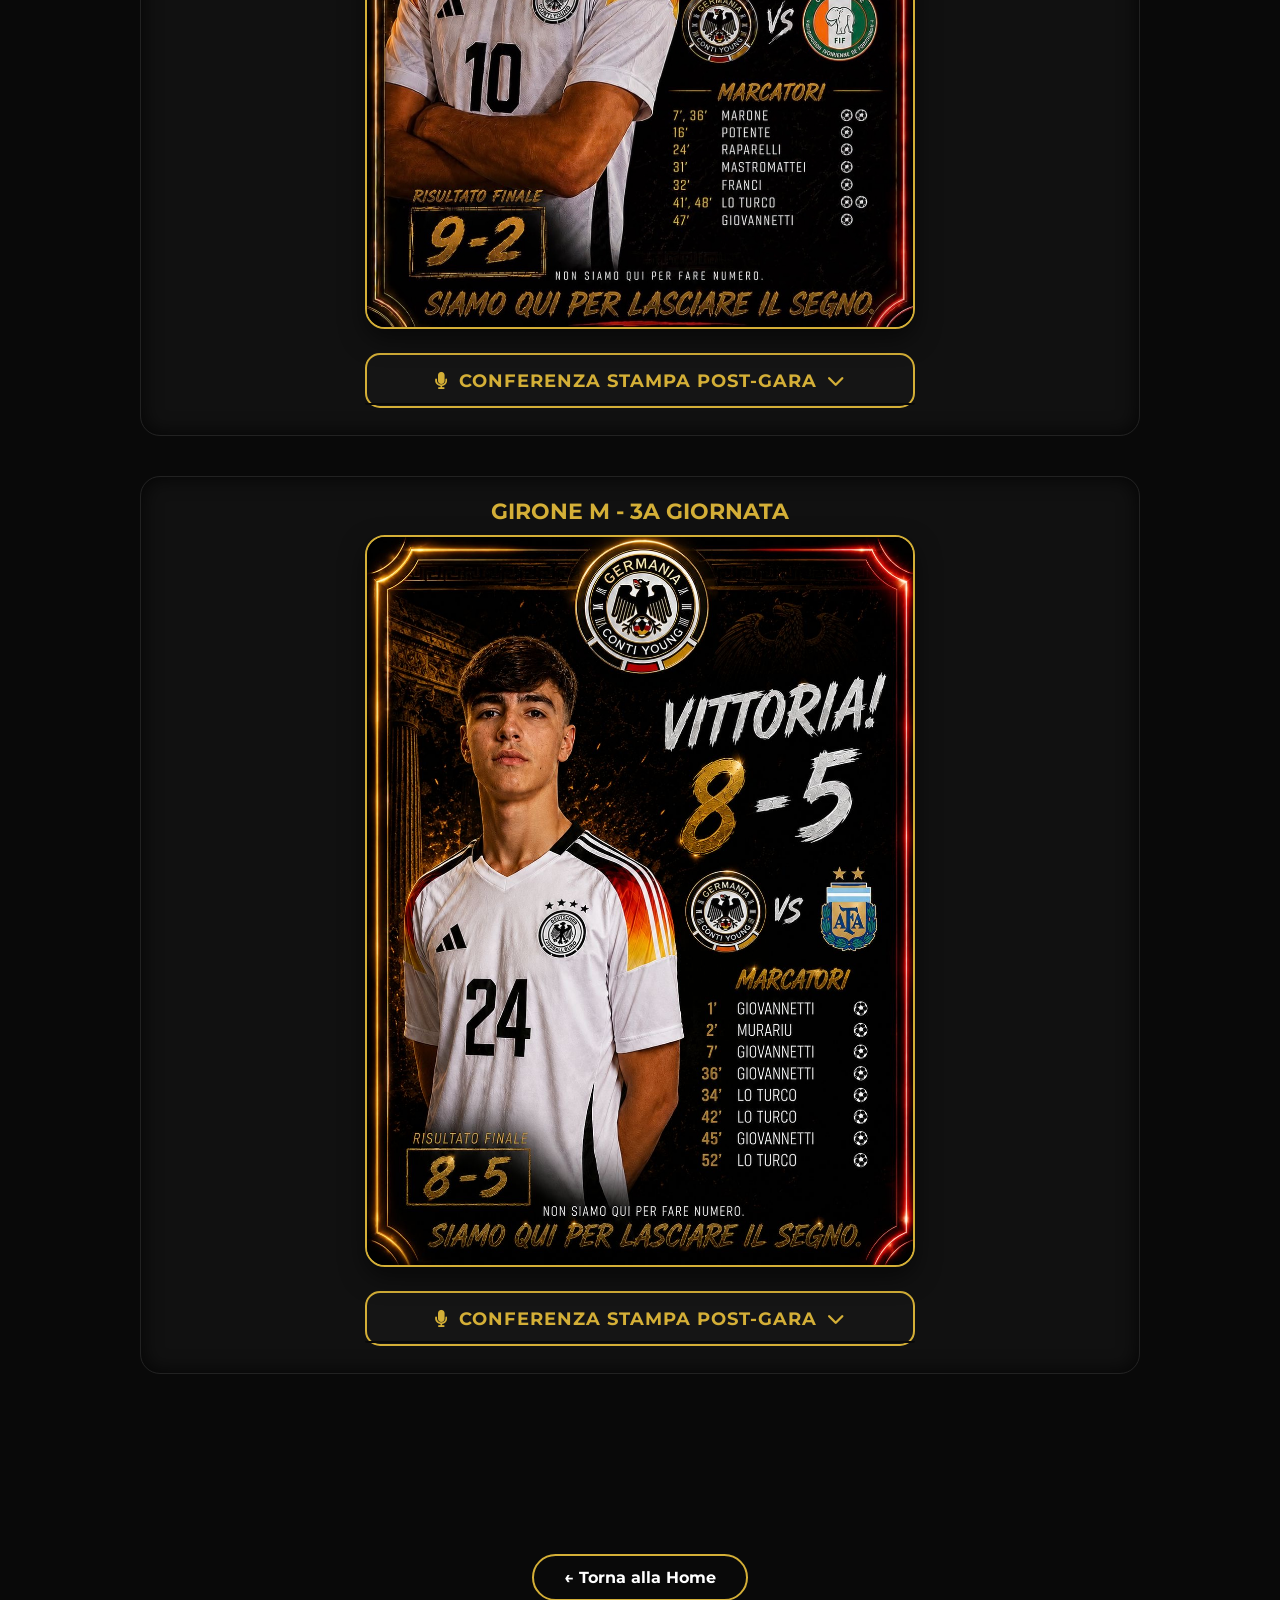
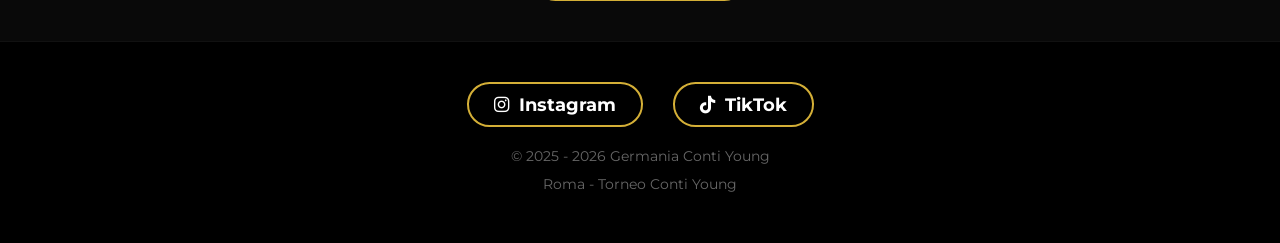
==== commit beeb1632: "Update calendario.html" ====
--- a/calendario.html
+++ b/calendario.html
@@ -123,7 +123,7 @@
         <h3 style="color: #d4af37; font-size: 1.4rem; font-weight: 700; margin-bottom: 10px; text-transform: uppercase;">Girone M - 2a Giornata</h3>
         
         <div class="media-single-container" style="margin-top: 10px; margin-bottom: 20px;">
-            <img src="risvsCostaa.jpg" alt="Germania vs Costa d'Avorio" class="match-poster">
+            <img src="risvsCostaa.JPG" alt="Germania vs Costa d'Avorio" class="match-poster">
         </div>
 
         <div class="media-single-container" style="margin-top: 10px; margin-bottom: 10px; max-width: 550px;">
@@ -231,4 +231,4 @@
     }
 </script>
 </body>
-</html>+</html>
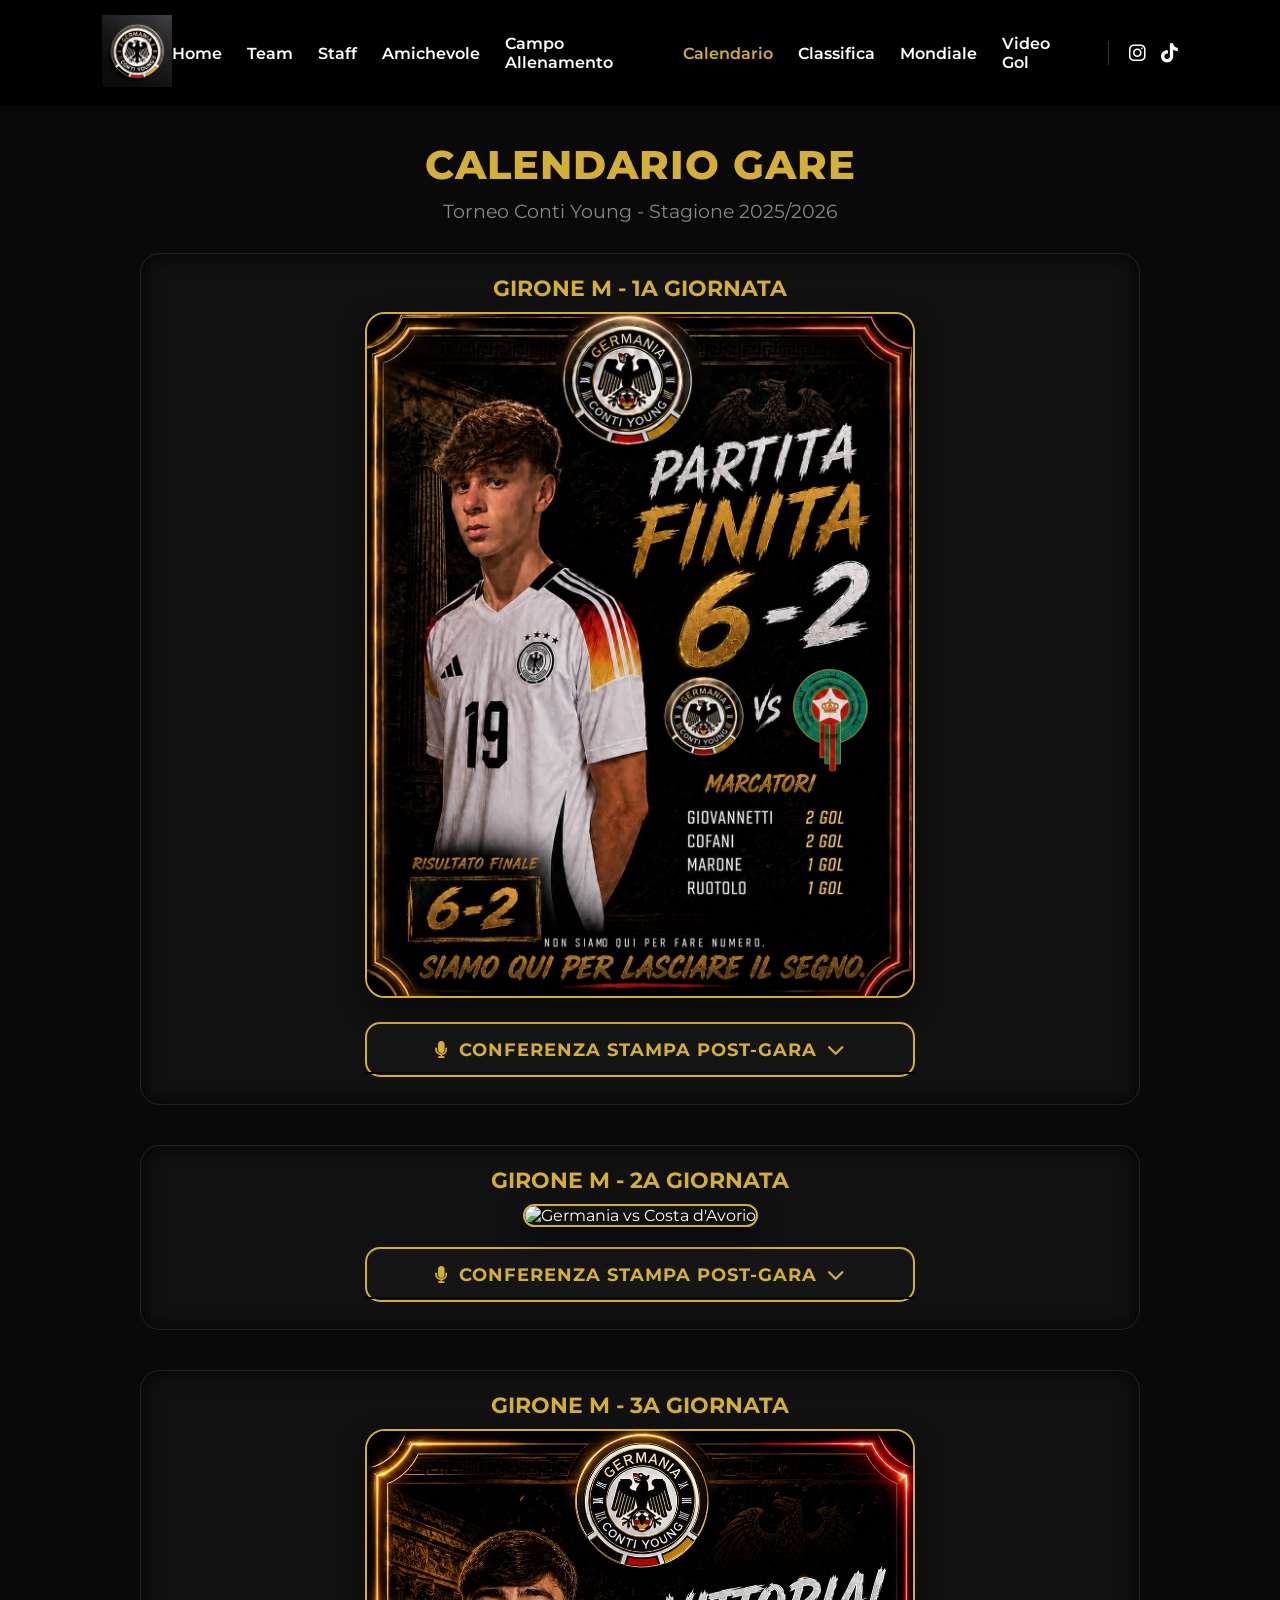
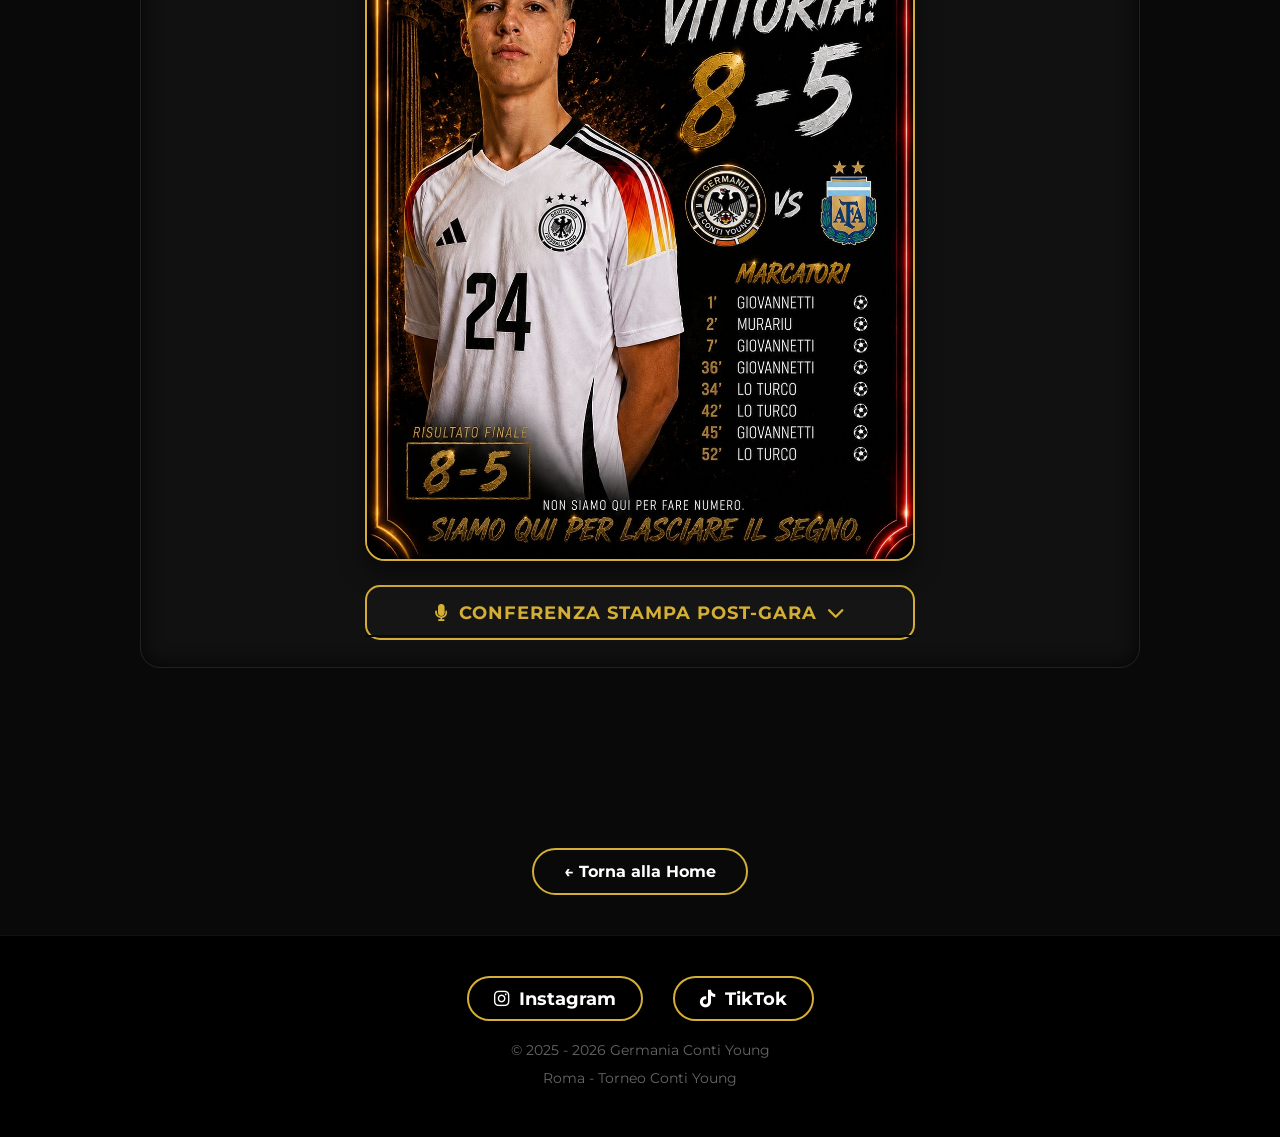
==== commit 1842d7e8: "Add files via upload" ====
--- a/calendario.html
+++ b/calendario.html
@@ -71,7 +71,7 @@
             <li><a href="campo.html">Campo Allenamento</a></li>
             <li><a href="calendario.html" style="color:#d4af37;">Calendario</a></li>
             <li><a href="classifica.html">Classifica</a></li>
-            <li><a href="convocazioni.html">Convocazioni</a></li>
+            <li><a href="mondiale.html">Mondiale</a></li>
             <li><a href="videogol.html">Video Gol</a></li>
             <li class="nav-social">
                 <a href="https://www.instagram.com/germania_torneicontiyoung?utm_source=qr" target="_blank" aria-label="Instagram"><i class="fab fa-instagram"></i></a>
@@ -123,7 +123,7 @@
         <h3 style="color: #d4af37; font-size: 1.4rem; font-weight: 700; margin-bottom: 10px; text-transform: uppercase;">Girone M - 2a Giornata</h3>
         
         <div class="media-single-container" style="margin-top: 10px; margin-bottom: 20px;">
-            <img src="risvsCostaa.JPG" alt="Germania vs Costa d'Avorio" class="match-poster">
+            <img src="risvsCostaa.jpg" alt="Germania vs Costa d'Avorio" class="match-poster">
         </div>
 
         <div class="media-single-container" style="margin-top: 10px; margin-bottom: 10px; max-width: 550px;">
@@ -231,4 +231,4 @@
     }
 </script>
 </body>
-</html>
+</html>
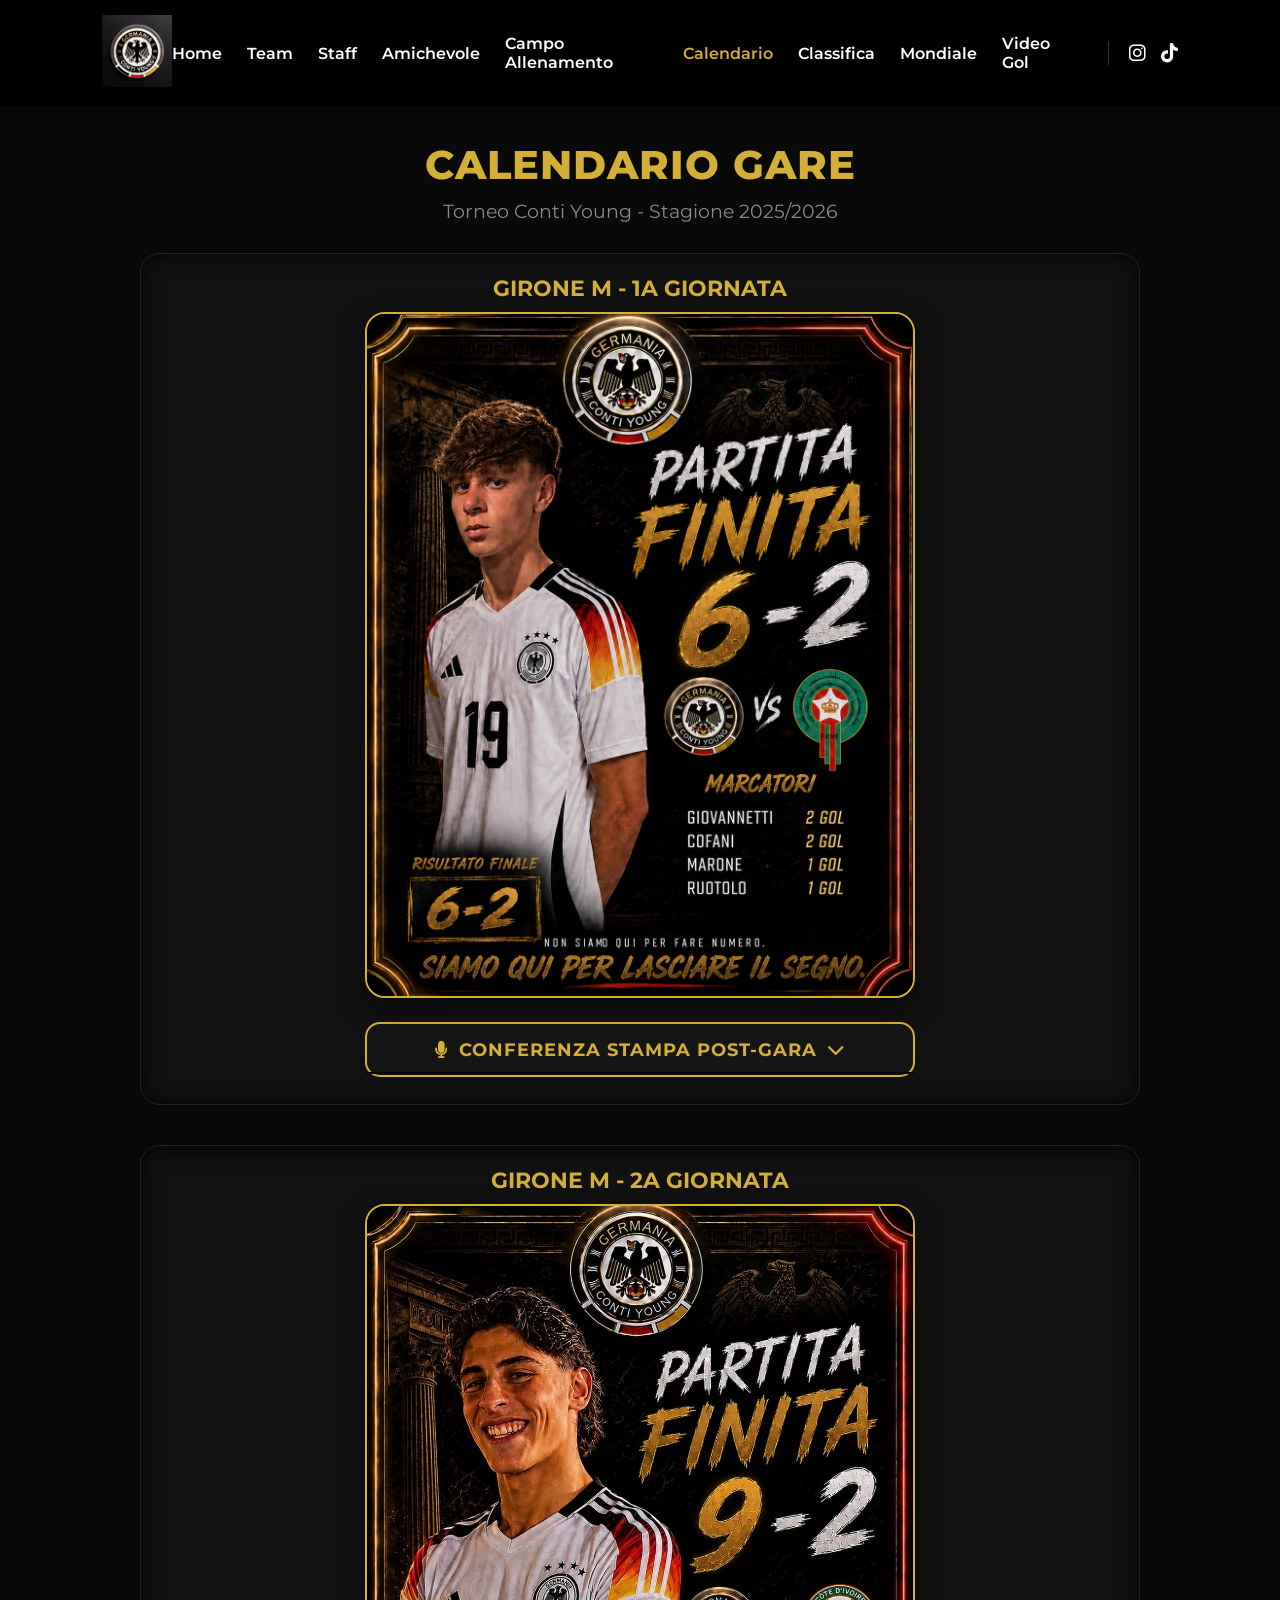
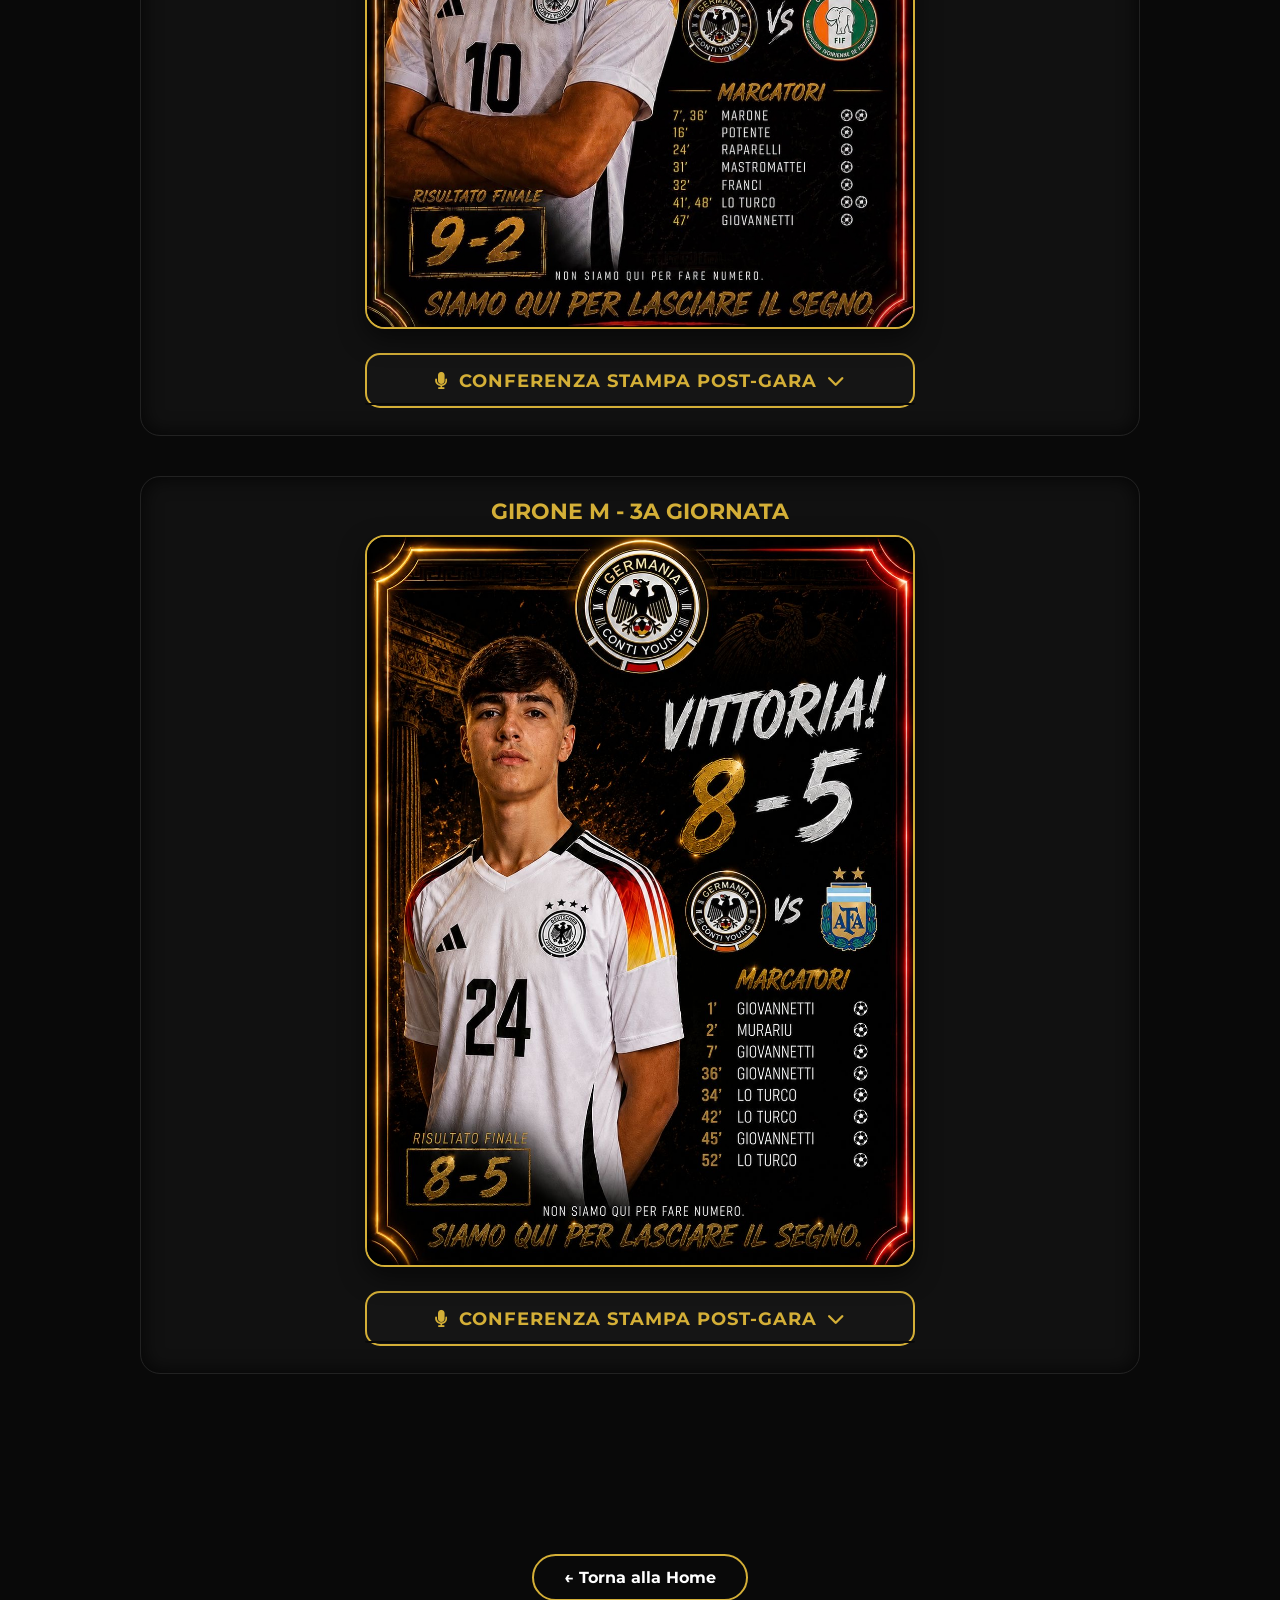
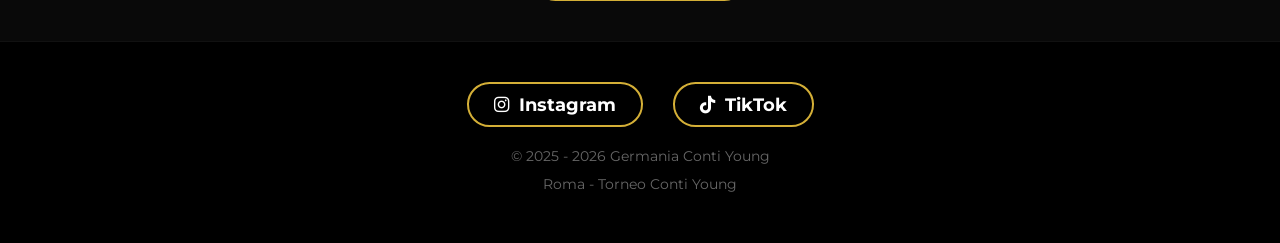
==== commit a593ebbe: "Update calendario.html" ====
--- a/calendario.html
+++ b/calendario.html
@@ -123,7 +123,7 @@
         <h3 style="color: #d4af37; font-size: 1.4rem; font-weight: 700; margin-bottom: 10px; text-transform: uppercase;">Girone M - 2a Giornata</h3>
         
         <div class="media-single-container" style="margin-top: 10px; margin-bottom: 20px;">
-            <img src="risvsCostaa.jpg" alt="Germania vs Costa d'Avorio" class="match-poster">
+            <img src="risvsCostaa.JPG" alt="Germania vs Costa d'Avorio" class="match-poster">
         </div>
 
         <div class="media-single-container" style="margin-top: 10px; margin-bottom: 10px; max-width: 550px;">
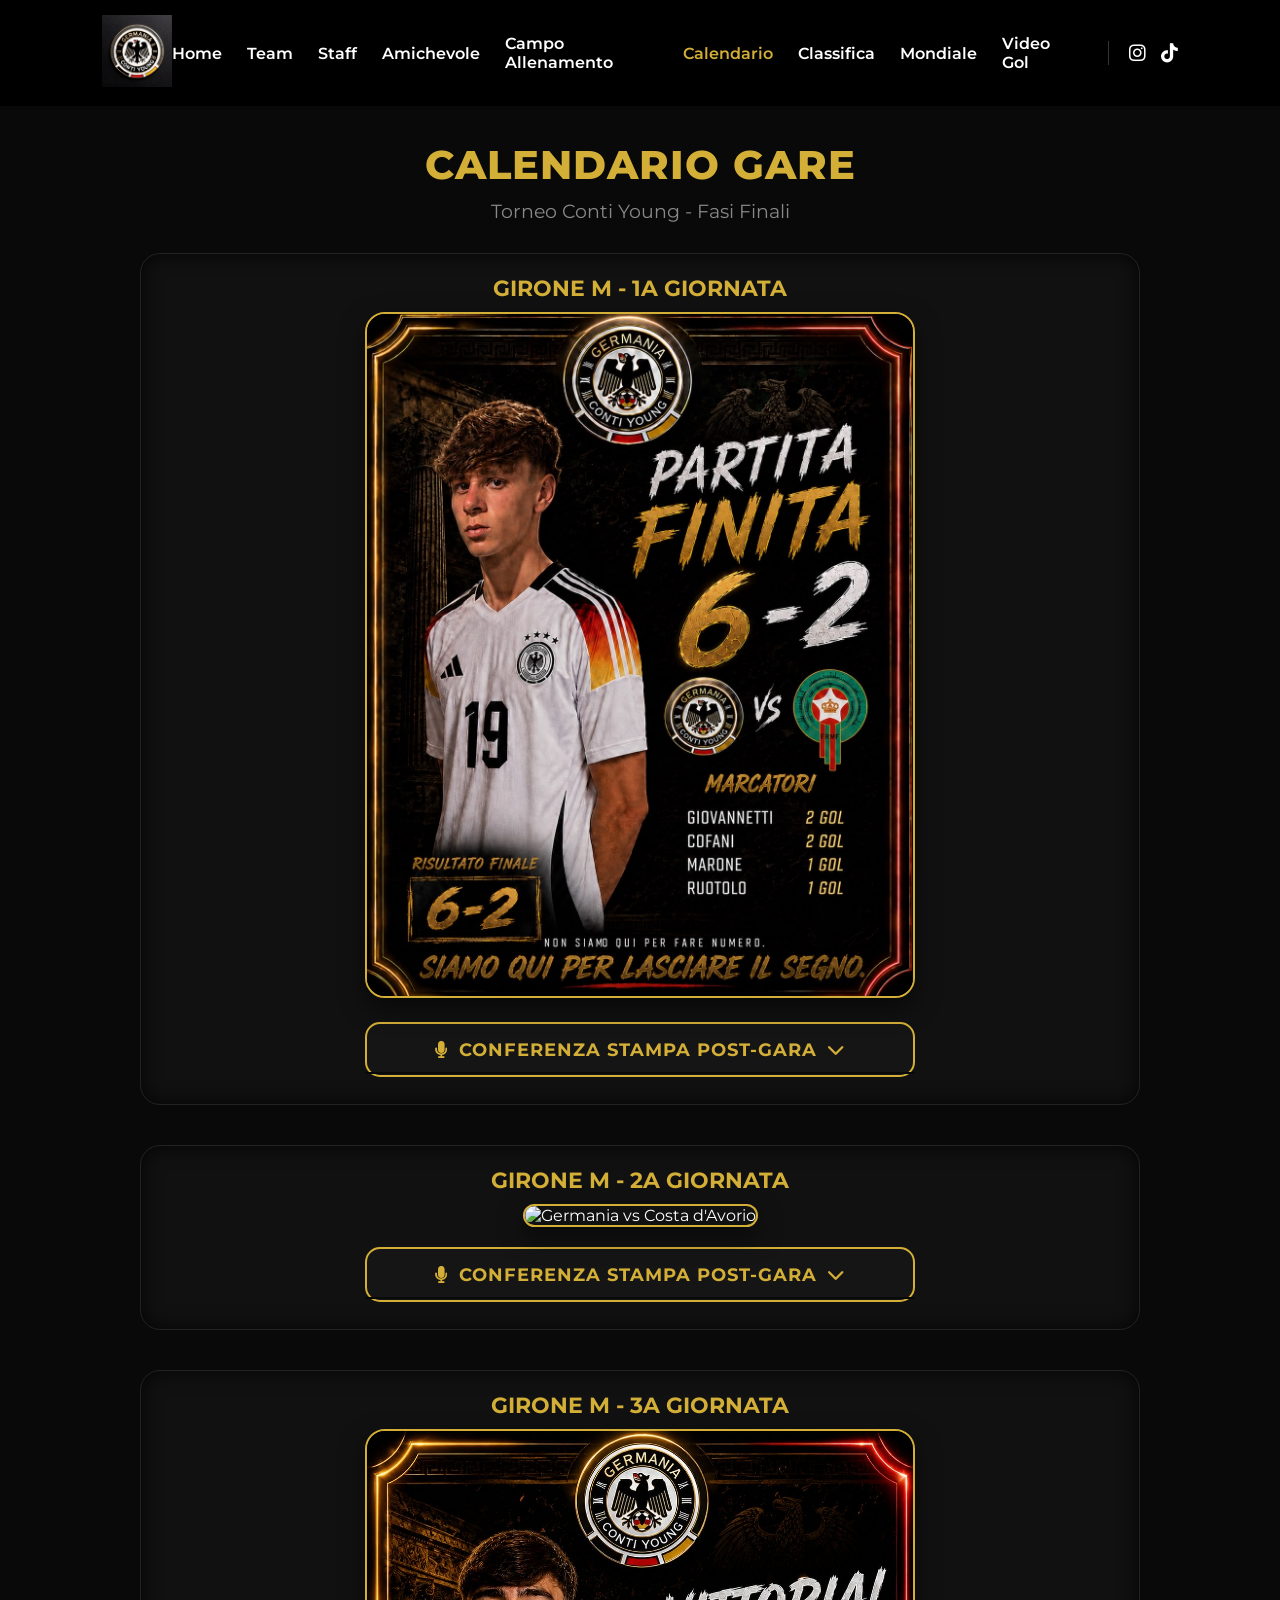
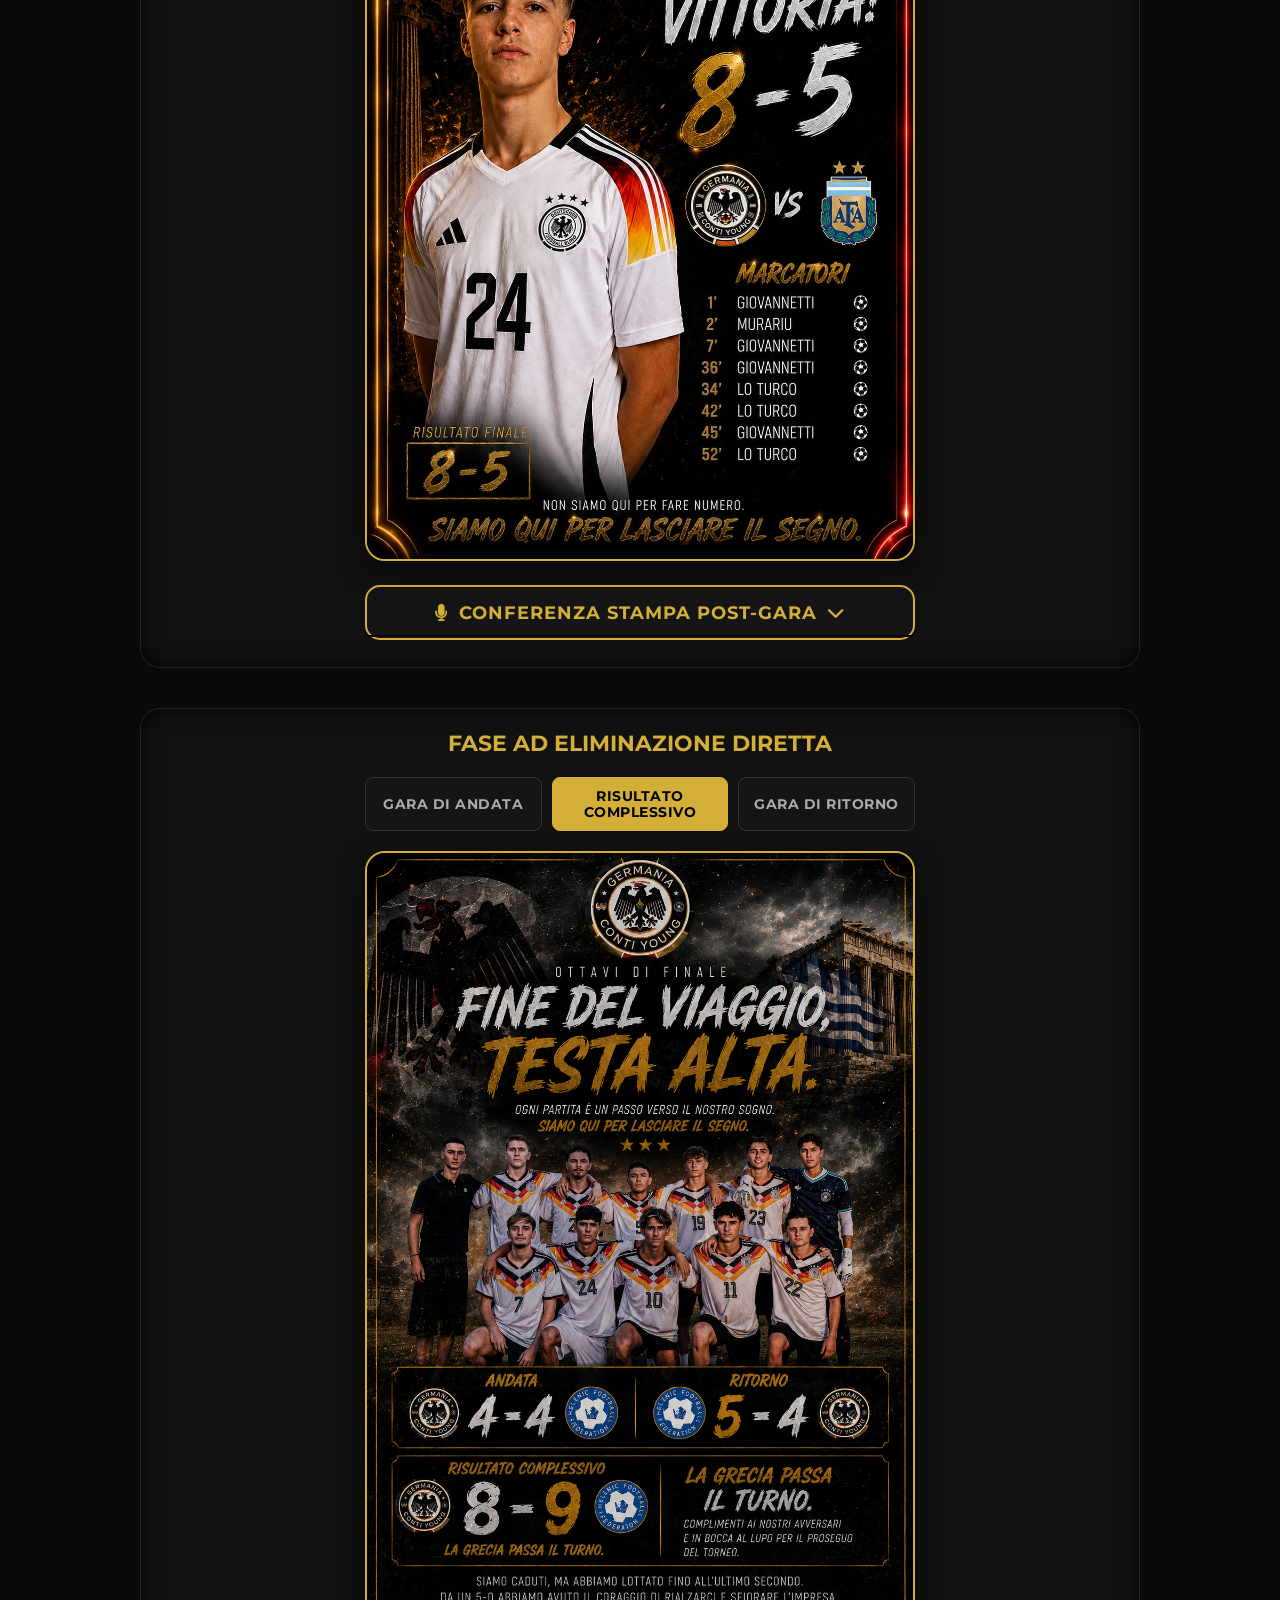
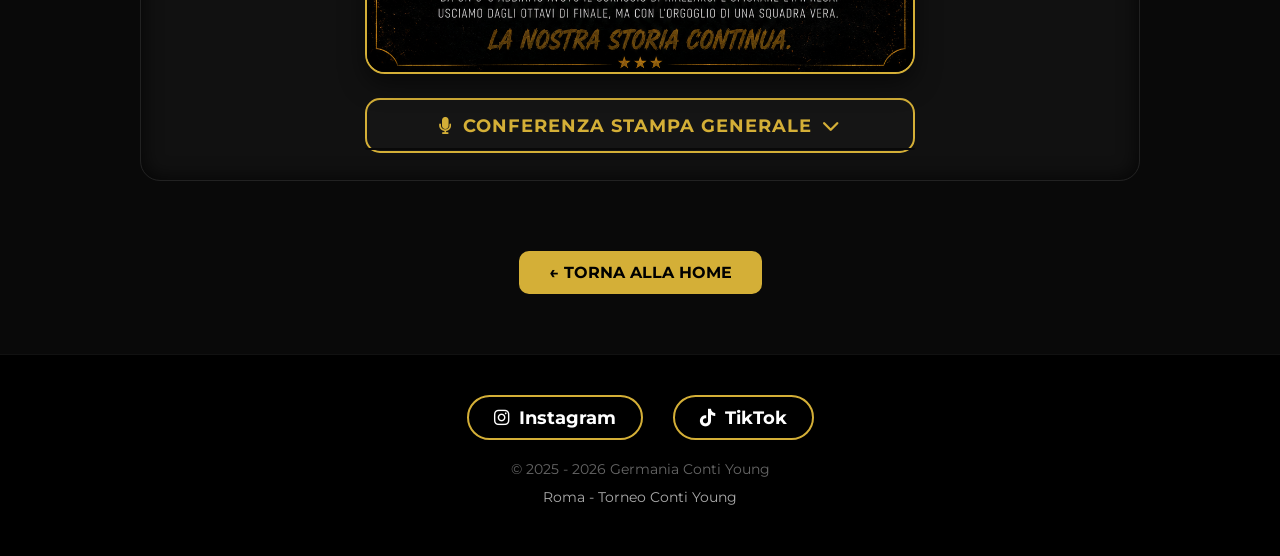
==== commit 8d57c165: "Add files via upload" ====
--- a/calendario.html
+++ b/calendario.html
@@ -28,6 +28,7 @@
             border: 2px solid #d4af37;
             border-radius: 20px;
             box-shadow: 0 10px 25px rgba(0,0,0,0.5);
+            transition: fade 0.3s ease-in-out;
         }
         .back-btn-container {
             margin-top: 40px;
@@ -48,7 +49,45 @@
             background: white;
             box-shadow: 0 5px 15px rgba(255,255,255,0.2);
         }
-
+        
+        /* STILI PER I BOTTONI DI SELEZIONE TURNI ELIMINAZIONE DIRETTA */
+        .tabs-container {
+            display: flex;
+            justify-content: center;
+            gap: 10px;
+            margin: 20px auto;
+            max-width: 550px;
+        }
+        .tab-btn {
+            flex: 1;
+            background: #151515;
+            color: #aaa;
+            border: 1px solid #333;
+            padding: 10px 5px;
+            font-size: 0.85rem;
+            font-weight: 700;
+            border-radius: 8px;
+            cursor: pointer;
+            transition: 0.3s;
+            font-family: 'Montserrat', sans-serif;
+            text-transform: uppercase;
+            letter-spacing: 0.5px;
+        }
+        .tab-btn:hover {
+            border-color: #d4af37;
+            color: #fff;
+        }
+        .tab-btn.active {
+            background: #d4af37;
+            color: black;
+            border-color: #d4af37;
+        }
+        .greek-text-block {
+            display: none;
+        }
+        .greek-text-block.active {
+            display: block;
+        }
     </style>
 </head>
 <body>
@@ -83,7 +122,7 @@
 
 <div class="cal-container">
     <h2 style="font-size: 2.5rem; font-weight: 800; margin-bottom: 10px; text-transform: uppercase; letter-spacing: 1px;">CALENDARIO GARE</h2>
-    <p style="font-size: 1.2rem; color: #888; margin-bottom: 30px;">Torneo Conti Young - Stagione 2025/2026</p>
+    <p style="font-size: 1.2rem; color: #888; margin-bottom: 30px;">Torneo Conti Young - Fasi Finali</p>
 
     <div style="background: #111; border: 1px solid #222; border-radius: 20px; padding: 20px; margin-bottom: 40px; box-shadow: inset 0 0 20px rgba(0,0,0,0.8);">
         <h3 style="color: #d4af37; font-size: 1.4rem; font-weight: 700; margin-bottom: 10px; text-transform: uppercase;">Girone M - 1a Giornata</h3>
@@ -99,21 +138,15 @@
 
             <div id="conferenza-marocco" style="max-height: 0; overflow: hidden; transition: max-height 0.5s ease-out; background: #090909; border-radius: 0 0 15px 15px; margin-top: -5px; border: 2px solid transparent; border-top: none;">
                 <div style="padding: 25px 20px; text-align: center;">
-                    
                     <img src="confsta.JPG" alt="Conferenza Stampa Marocco" style="max-width: 100%; width: 100%; border: 2px solid #d4af37; border-radius: 15px; box-shadow: 0 8px 20px rgba(0,0,0,0.6); margin-bottom: 25px;">
-                    
                     <div style="color: #ffffff; text-align: left; line-height: 1.7; font-size: 1.05rem; font-family: 'Montserrat', sans-serif;">
-                        <p style="margin-bottom: 15px;">Al termine della gara contro il Marocco, conclusa sul 6-2, Mr Führer e Mr Mourinho hanno espresso soddisfazione per il risultato ma non per la prestazione.</p>
-                        
+                        <p style="margin-bottom: 15px;">Al termine della gara contro il Marocco, conclusa sul 6-2, Mr Führer e Mr Mourinho hanno espresso soddisfazione for il risultato ma non per la prestazione.</p>
                         <p style="margin-bottom: 15px;">I due tecnici hanno sottolineato come la squadra sia andata sotto nel punteggio, abbia reagito fino al 2-1, per poi concedere nuovamente il pareggio e mantenere la partita aperta fino a dieci minuti dalla fine.</p>
-                        
                         <blockquote style="border-left: 3px solid #d4af37; padding-left: 15px; margin: 20px 0; font-style: italic; color: #e0e0e0; font-size: 1.1rem;">
-                            «Il risultato è ampio, ma abbiamo sofferto troppo. La reazione è stata positiva, ma dobbiamo imparare a gestire meglio i moments della partita», il messaggio condiviso dai coach in conferenza stampa.
+                            «Il risultato è ampio, ma abbiamo sofferto troppo. La reazione è stata positiva, ma dobbiamo imparare a gestire meglio i momenti della partita», il messaggio condiviso dai coach in conferenza stampa.
                         </blockquote>
-                        
                         <p style="font-weight: 600; color: #d4af37; margin-top: 15px;">Tre punti importanti per la Germania, con la consapevolezza che ci sarà ancora molto da migliorare.</p>
                     </div>
-
                 </div>
             </div>
         </div>
@@ -123,7 +156,7 @@
         <h3 style="color: #d4af37; font-size: 1.4rem; font-weight: 700; margin-bottom: 10px; text-transform: uppercase;">Girone M - 2a Giornata</h3>
         
         <div class="media-single-container" style="margin-top: 10px; margin-bottom: 20px;">
-            <img src="risvsCostaa.JPG" alt="Germania vs Costa d'Avorio" class="match-poster">
+            <img src="risvsCostaa.jpg" alt="Germania vs Costa d'Avorio" class="match-poster">
         </div>
 
         <div class="media-single-container" style="margin-top: 10px; margin-bottom: 10px; max-width: 550px;">
@@ -133,21 +166,15 @@
 
             <div id="conferenza-costa" style="max-height: 0; overflow: hidden; transition: max-height 0.5s ease-out; background: #090909; border-radius: 0 0 15px 15px; margin-top: -5px; border: 2px solid transparent; border-top: none;">
                 <div style="padding: 25px 20px; text-align: center;">
-                    
                     <img src="confsta.JPG" alt="Conferenza Stampa Costa d'Avorio" style="max-width: 100%; width: 100%; border: 2px solid #d4af37; border-radius: 15px; box-shadow: 0 8px 20px rgba(0,0,0,0.6); margin-bottom: 25px;">
-                    
                     <div style="color: #ffffff; text-align: left; line-height: 1.7; font-size: 1.05rem; font-family: 'Montserrat', sans-serif;">
                         <p style="margin-bottom: 15px;">Al termine della straordinaria vittoria per 9-2 contro la Costa d'Avorio, la guida tecnica ha espresso enorme soddisfazione per il gioco espresso e la cattiveria sotto porta.</p>
-                        
                         <p style="margin-bottom: 15px;">Una prestazione dominante dall'inizio alla fine che lancia un segnale chiaro a tutto il torneo: la Germania Conti Young è in uno stato di forma eccellente e gioca per lasciare il segno.</p>
-                        
                         <blockquote style="border-left: 3px solid #d4af37; padding-left: 15px; margin: 20px 0; font-style: italic; color: #e0e0e0; font-size: 1.1rem;">
                             «Siamo entrati in campo determinati e concentrati. Il risultato rispecchia i nostri sforzi in allenamento, ma continuiamo a lavorare a testa bassa», le parole a caldo del post-gara.
                         </blockquote>
-                        
                         <p style="font-weight: 600; color: #d4af37; margin-top: 15px;">Altri tre punti fondamentali che blindano la testa del girone a punteggio pieno.</p>
                     </div>
-
                 </div>
             </div>
         </div>
@@ -167,45 +194,91 @@
 
             <div id="conferenza-argentina" style="max-height: 0; overflow: hidden; transition: max-height 0.5s ease-out; background: #090909; border-radius: 0 0 15px 15px; margin-top: -5px; border: 2px solid transparent; border-top: none;">
                 <div style="padding: 25px 20px; text-align: center;">
-                    
                     <img src="confsta.JPG" alt="Conferenza Stampa Germania Argentina" style="max-width: 100%; width: 100%; border: 2px solid #d4af37; border-radius: 15px; box-shadow: 0 8px 20px rgba(0,0,0,0.6); margin-bottom: 25px;">
-                    
                     <div style="color: #ffffff; text-align: left; line-height: 1.7; font-size: 1.05rem; font-family: 'Montserrat', sans-serif;">
                         <p style="margin-bottom: 15px;">Una vera e propria montagna russa di emozioni nella sfida infuocata tra Germania e Argentina, terminata con uno spettacolare 8-5 a favore dei tedeschi.</p>
-                        
                         <p style="margin-bottom: 15px;">La gara si era aperta sotto i migliori auspici grazie a una straordinaria partenza sprint della Germania, capace di portarsi subito in netto vantaggio. Un improvviso calo di concentrazione ha però permesso all'Argentina di rientrare clamorosamente in partita e agguantare il pareggio. Da quel momento è iniziato un serrato ed emozionante botta e risposta: i tedeschi hanno continuato a portarsi avanti nel punteggio e gli avversari a rincorrere a brevissima distanza, fino all'allungo decisivo arrivato nei minuti finali.</p>
-                        
                         <blockquote style="border-left: 3px solid #d4af37; padding-left: 15px; margin: 20px 0; font-style: italic; color: #e0e0e0; font-size: 1.1rem;">
                             «Siamo partiti fortissimo prendendo il largo, ma poi abbiamo staccato la spina e ci siamo fatti recuperare. È stata una gara di grande carattere; ogni volta che si rifacevano sotto abbiamo risposto colpo su colpo da grande squadra, fino a chiuderla definitivamente nel finale. Dobbiamo assolutamente evitare questi cali di tensione, ma oggi festeggiamo una qualificazione storica», l'analisi dello staff nel post-partita.
                         </blockquote>
-                        
                         <p style="font-weight: 600; color: #d4af37; margin-top: 15px;">Con questo successo, la Germania Conti Young centra ufficialmente la qualificazione diretta al Mondiale, chiudendo il girone a punteggio pieno con uno storico e memorabile cammino di 3 vittorie su 3 partite.</p>
                     </div>
-
                 </div>
             </div>
         </div>
     </div>
-</div>
-
-<div style="text-align:center; margin:40px 0;">
-    <a href="index.html" class="back-btn">← Torna alla Home</a>
-</div>
+
+    <div style="background: #111; border: 1px solid #222; border-radius: 20px; padding: 20px; margin-bottom: 40px; box-shadow: inset 0 0 20px rgba(0,0,0,0.8);">
+        <h3 style="color: #d4af37; font-size: 1.4rem; font-weight: 700; margin-bottom: 5px; text-transform: uppercase;">Fase ad Eliminazione Diretta</h3>
+        
+        <div class="tabs-container">
+            <button class="tab-btn" onclick="cambiaTurnoGrecia('andata', 'vsGreekAndata.jpg', this)">Gara di Andata</button>
+            <button class="tab-btn active" onclick="cambiaTurnoGrecia('complessivo', 'vsGreek.jpg', this)">Risultato Complessivo</button>
+            <button class="tab-btn" onclick="cambiaTurnoGrecia('ritorno', 'vsGreekRitorno.jpg', this)">Gara di Ritorno</button>
+        </div>
+
+        <div class="media-single-container" style="margin-top: 10px; margin-bottom: 20px;">
+            <img id="posterGrecia" src="vsGreek.jpg" alt="Germania vs Grecia" class="match-poster">
+        </div>
+
+        <div class="media-single-container" style="margin-top: 10px; margin-bottom: 10px; max-width: 550px;">
+            <button class="conf-btn" onclick="toggleConferenza('conferenza-grecia', 'icon-grecia', this)" style="width: 100%; background: #151515; color: #d4af37; border: 2px solid #d4af37; padding: 15px 20px; font-size: 1.1rem; font-weight: 700; border-radius: 15px; cursor: pointer; transition: 0.3s; display: flex; justify-content: center; align-items: center; gap: 10px; font-family: 'Montserrat', sans-serif; text-transform: uppercase; letter-spacing: 1px;">
+                <i class="fas fa-microphone"></i> <span id="titoloBottoneConf">Conferenza Stampa Generale</span> <i id="icon-grecia" class="fas fa-chevron-down" style="transition: 0.3s;"></i>
+            </button>
+
+            <div id="conferenza-grecia" style="max-height: 0; overflow: hidden; transition: max-height 0.5s ease-out; background: #090909; border-radius: 0 0 15px 15px; margin-top: -5px; border: 2px solid transparent; border-top: none;">
+                <div style="padding: 25px 20px; text-align: center;">
+                    
+                    <img src="confsta.JPG" alt="Conferenza Stampa Germania Grecia" style="max-width: 100%; width: 100%; border: 2px solid #d4af37; border-radius: 15px; box-shadow: 0 8px 20px rgba(0,0,0,0.6); margin-bottom: 25px;">
+                    
+                    <div style="color: #ffffff; text-align: left; line-height: 1.7; font-size: 1.05rem; font-family: 'Montserrat', sans-serif;">
+                        
+                        <div id="text-complessivo" class="greek-text-block active">
+                            <p style="margin-bottom: 15px;">“Si chiude qui il nostro cammino negli ottavi di finale. L’andata era terminata <strong>4-4</strong>, lasciando tutto aperto e regalandoci la possibilità di giocarci la qualificazione nel ritorno. Purtroppo questa sera la Grecia si è imposta <strong>5-4</strong>, conquistando il passaggio del turno con il risultato complessivo di <strong>9-8</strong>.</p>
+                            <p style="margin-bottom: 15px;">L’eliminazione fa male, perché sappiamo quanto lavoro, passione e sacrificio ci siano stati dietro questa squadra. Tuttavia, non vogliamo che questa doppia sfida venga ricordata soltanto per il risultato finale. Vogliamo che venga ricordata per il carattere mostrato dai nostri ragazzi.</p>
+                            <p style="margin-bottom: 15px;">Essere sotto <strong>5-0</strong> e riuscire a riaprire completamente la partita fino al <strong>5-4</strong> dimostra la forza mentale di questo gruppo. Non tutti avrebbero avuto il coraggio di continuare a crederci. I nostri ragazzi lo hanno fatto, lottando fino all’ultimo pallone.</p>
+                            <p style="margin-bottom: 15px;">Facciamo i complimenti alla Grecia, che ha meritato il passaggio del turno, e auguriamo loro il meglio per il prosieguo della competizione.</p>
+                            <blockquote style="border-left: 3px solid #d4af37; padding-left: 15px; margin: 20px 0; font-style: italic; color: #e0e0e0; font-size: 1.1rem;">
+                                «Per quanto ci riguarda, questa eliminazione non rappresenta un punto di arrivo, ma un punto di partenza. Torneremo in campo con ancora più esperienza, più fame e più determinazione. La Germania Conti Young esce dagli ottavi di finale, ma esce a testa alta. Questo gruppo ha dimostrato di avere valori che vanno ben oltre il risultato di una partita, e siamo certi che il futuro ci riserverà nuove occasioni per dimostrare chi siamo davvero.»
+                            </blockquote>
+                        </div>
+
+                        <div id="text-andata" class="greek-text-block">
+                            <p style="margin-bottom: 15px;">Un pareggio che lascia l’amaro in bocca. Eravamo avanti, poi ci siamo complicati la partita da soli. Sul piano tecnico abbiamo dimostrato di poter fare la differenza, ma disorganizzazione, poca intensità e troppi errori ci hanno portato fino al 2-4.</p>
+                            <p style="margin-bottom: 15px;">Negli ultimi minuti la reazione d’orgoglio, con la doppietta di Lo Turco, ci permette di riprendere una gara che non doveva sfuggirci.</p>
+                            <blockquote style="border-left: 3px solid #d4af37; padding-left: 15px; margin: 20px 0; font-style: italic; color: #e0e0e0; font-size: 1.1rem;">
+                                «Ora serve una sola cosa: trasformare questa lezione in una prestazione diversa al ritorno. Gli ottavi sono ancora aperti.»
+                            </blockquote>
+                        </div>
+
+                        <div id="text-ritorno" class="greek-text-block">5
+                            <p style="margin-bottom: 15px;">“È una sconfitta che lascia tanta amarezza, ma anche tantissimo orgoglio. Nei primi minuti siamo entrati in campo con poca intensità e la Grecia ne ha approfittato, portandosi addirittura sul <strong>5-0</strong>. In quel momento sembrava una partita ormai chiusa.</p>
+                            <p style="margin-bottom: 15px;">Durante il time-out ci siamo guardati negli occhi e abbiamo chiesto ai ragazzi di tirare fuori il carattere. Non abbiamo parlato di schemi o tattica, ma di orgoglio, di sacrificio e del valore di questa maglia.</p>
+                            <p style="margin-bottom: 15px;">Da quel momento la squadra ha avuto una reazione straordinaria. Abbiamo segnato quattro gol, abbiamo rimesso in discussione una partita che sembrava impossibile e abbiamo costretto la Grecia a soffrire fino all’ultimo secondo. È mancato un solo gol per completare una rimonta che sarebbe rimasta nella storia.</p>
+                            <p style="margin-bottom: 15px;">Naturalmente siamo delusi per il risultato, perché nessuno scende in campo per perdere. Ma questa squadra ha dimostrato di non mollare mai, anche quando tutto sembrava perduto. È questo lo spirito che vogliamo portare avanti.</p>
+                            <blockquote style="border-left: 3px solid #d4af37; padding-left: 15px; margin: 20px 0; font-style: italic; color: #e0e0e0; font-size: 1.1rem;">
+                                «Facciamo i complimenti alla Grecia per la qualificazione e ringraziamo tutti i nostri tifosi che ci hanno sostenuto fino alla fine. Oggi usciamo sconfitti, ma con la consapevolezza di aver dato tutto negli ultimi minuti.»
+                            </blockquote>
+                        </div>
+
+                    </div>
+                </div>
+            </div>
+        </div>
+    </div>
+
+    <div class="back-btn-container">
+        <a href="index.html" class="btn">← Torna alla Home</a>
+    </div>
 </div>
 
 <footer id="contatti">
     <div class="footer-social">
-        <a href="https://www.instagram.com/germania_torneicontiyoung?utm_source=qr" target="_blank" class="instagram">
-            <i class="fab fa-instagram"></i> Instagram
-        </a>
-
-        <a href="https://www.tiktok.com/@germania_torneiconti2k26?_r=1&_t=ZN-96xFqH0A2fG" target="_blank" class="tiktok">
-            <i class="fab fa-tiktok"></i> TikTok
-        </a>
-    </div>
-
-    <p style="margin-top:20px;">© 2025 - 2026 Germania Conti Young</p>
-    <p>Roma - Torneo Conti Young</p>
+        <a href="https://www.instagram.com/germania_torneicontiyoung?utm_source=qr" target="_blank" class="instagram"><i class="fab fa-instagram"></i> Instagram</a>
+        <a href="https://www.tiktok.com/@germania_torneiconti2k26?_r=1&_t=ZN-96xFqH0A2fG" target="_blank" class="tiktok"><i class="fab fa-tiktok"></i> TikTok</a>
+    </div>
+    <p style="text-align: center; margin-top: 20px;">© 2025 - 2026 Germania Conti Young</p>
+    <p style="text-align: center; color: #aaa;">Roma - Torneo Conti Young</p>
 </footer>
 
 <script src="script.js"></script>
@@ -229,6 +302,34 @@
             icon.style.transform = "rotate(0deg)";
         }
     }
+
+    // NUOVA LOGICA LOGICA TABS GRECI (ANDATA / COMPLESSIVO / RITORNO)
+    function cambiaTurnoGrecia(tipo, immagineSorgente, bottoneCliccato) {
+        // 1. Aggiorna lo stato visivo dei bottoni
+        const tuttiIBottoni = document.querySelectorAll('.tab-btn');
+        tuttiIBottoni.forEach(b => b.classList.remove('active'));
+        bottoneCliccato.classList.add('active');
+
+        // 2. Cambia l'immagine del poster principale
+        document.getElementById('posterGrecia').src = immagineSorgente;
+
+        // 3. Cambia il titolo dell'accordion a seconda del caso
+        const titoloLabel = document.getElementById('titoloBottoneConf');
+        if(tipo === 'andata') titoloLabel.innerText = "Conferenza Post-Gara Andata";
+        else if(tipo === 'ritorno') titoloLabel.innerText = "Conferenza Post-Gara Ritorno";
+        else titoloLabel.innerText = "Conferenza Stampa Generale";
+
+        // 4. Cambia il blocco di testo attivo all'interno dell'accordion
+        const tuttiITesti = document.querySelectorAll('.greek-text-block');
+        tuttiITesti.forEach(t => t.classList.remove('active'));
+        document.getElementById('text-' + tipo).classList.add('active');
+
+        // 5. Se la tendina è già aperta, ricalcola al volo l'altezza per evitare tagli o spazi vuoti
+        const content = document.getElementById('conferenza-grecia');
+        if (content.style.maxHeight && content.style.maxHeight !== "0px") {
+            content.style.maxHeight = content.scrollHeight + "px";
+        }
+    }
 </script>
 </body>
 </html>
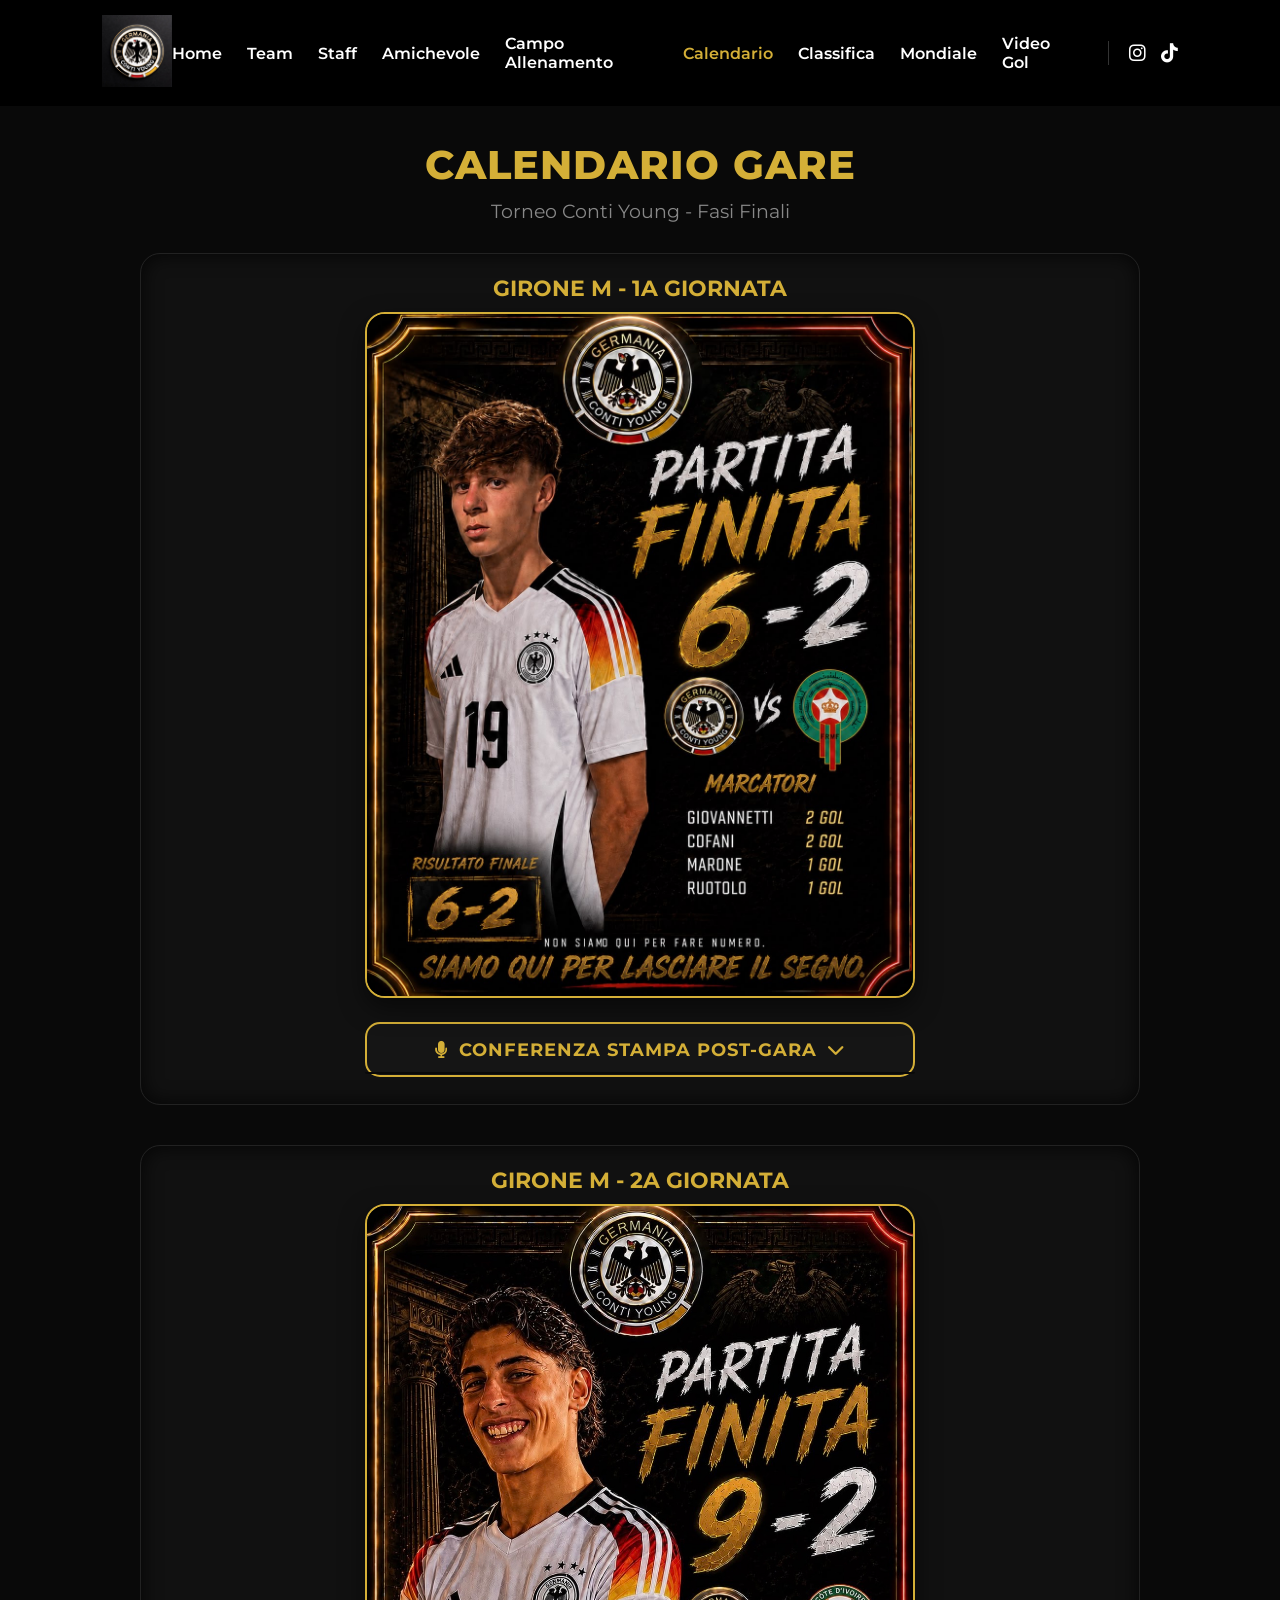
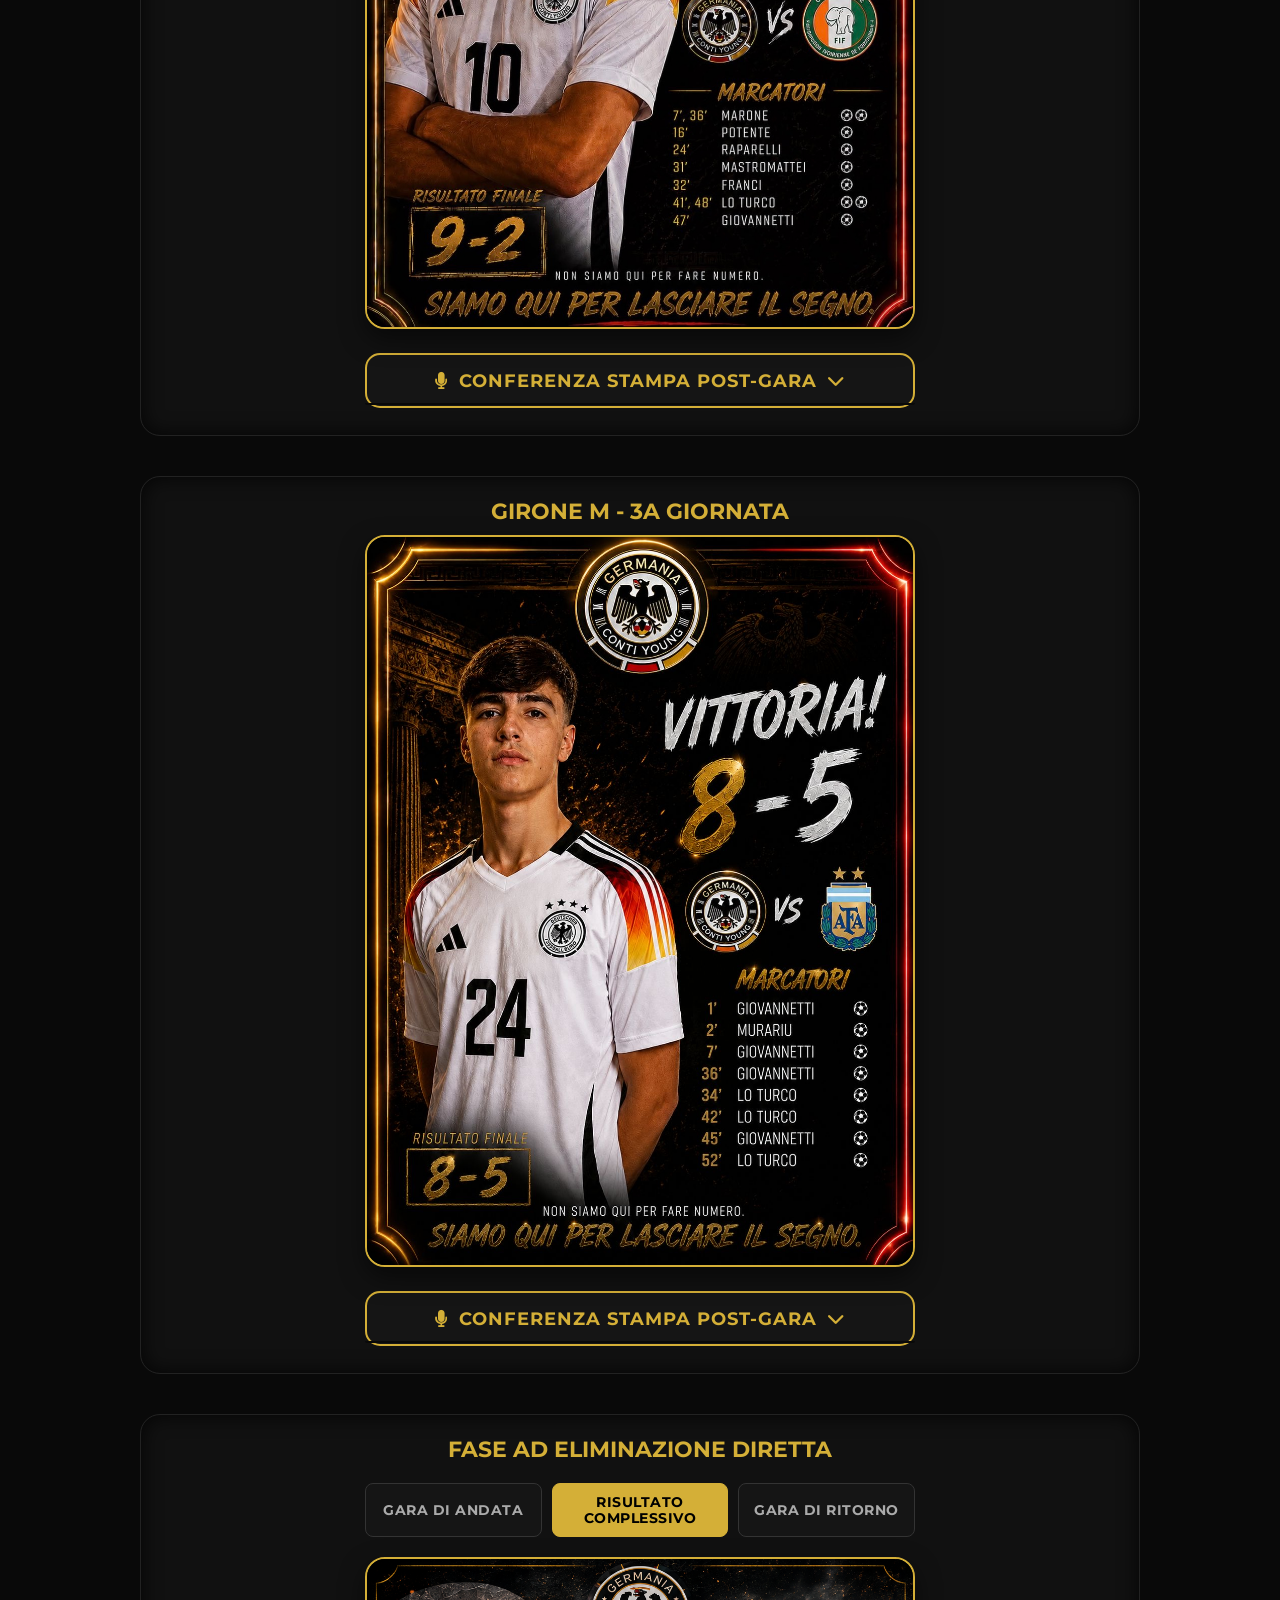
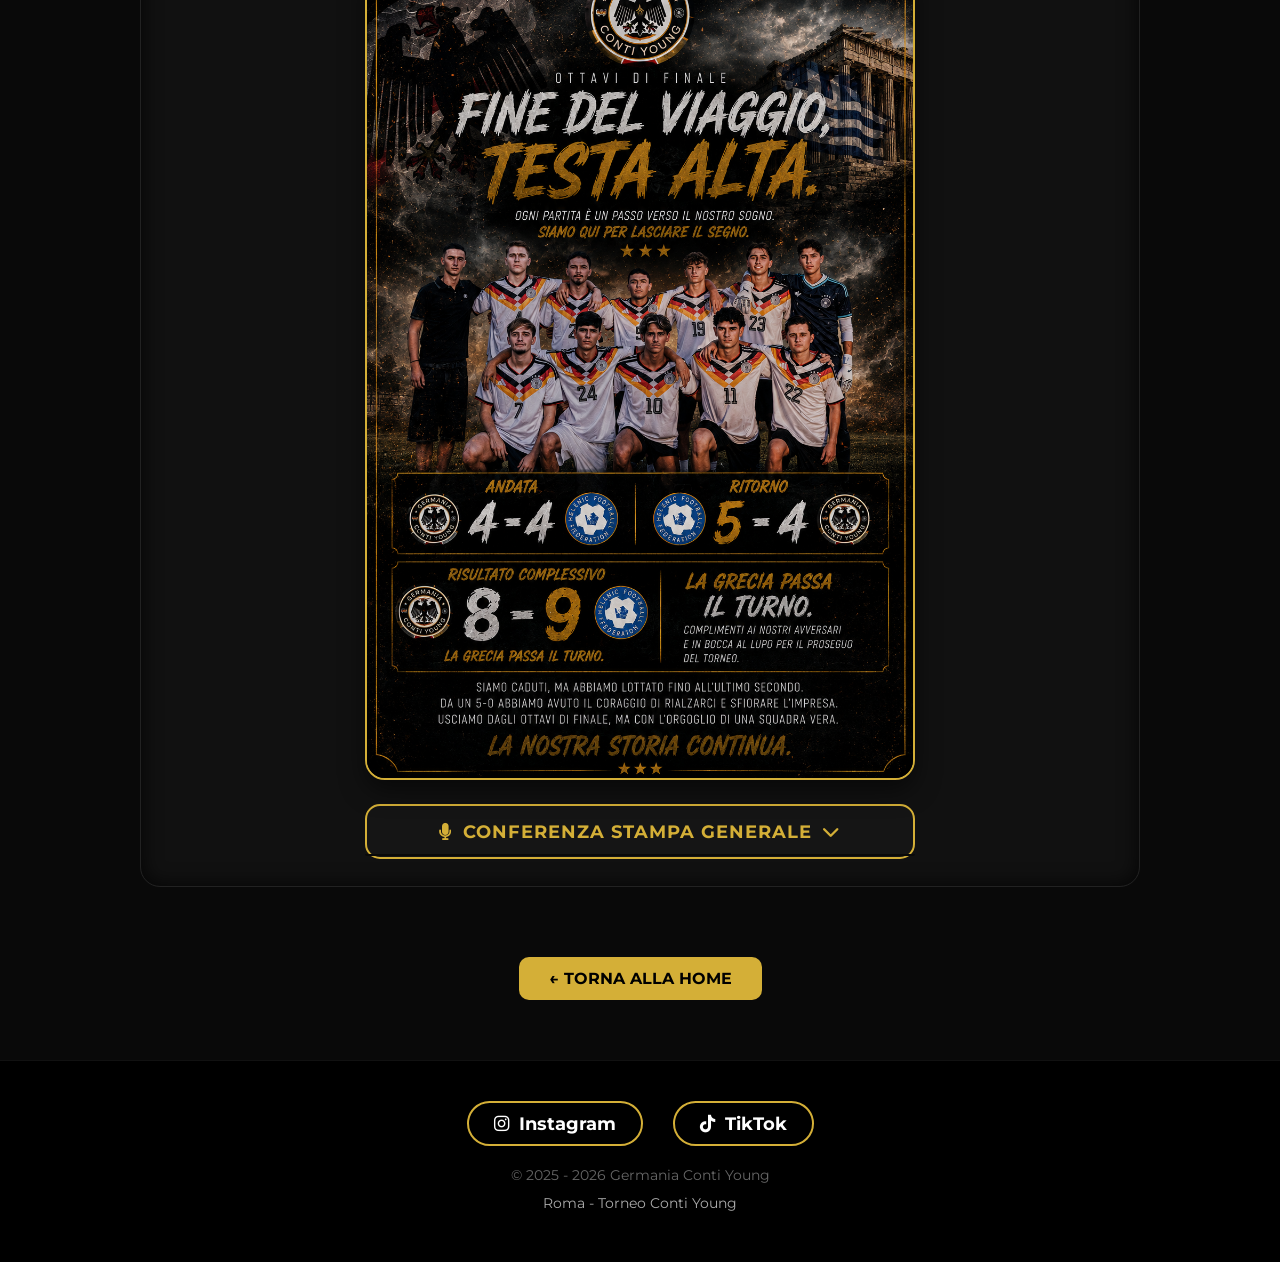
==== commit b84cf145: "Update calendario.html" ====
--- a/calendario.html
+++ b/calendario.html
@@ -156,7 +156,7 @@
         <h3 style="color: #d4af37; font-size: 1.4rem; font-weight: 700; margin-bottom: 10px; text-transform: uppercase;">Girone M - 2a Giornata</h3>
         
         <div class="media-single-container" style="margin-top: 10px; margin-bottom: 20px;">
-            <img src="risvsCostaa.jpg" alt="Germania vs Costa d'Avorio" class="match-poster">
+            <img src="risvsCostaa.JPG" alt="Germania vs Costa d'Avorio" class="match-poster">
         </div>
 
         <div class="media-single-container" style="margin-top: 10px; margin-bottom: 10px; max-width: 550px;">
@@ -332,4 +332,4 @@
     }
 </script>
 </body>
-</html>+</html>
